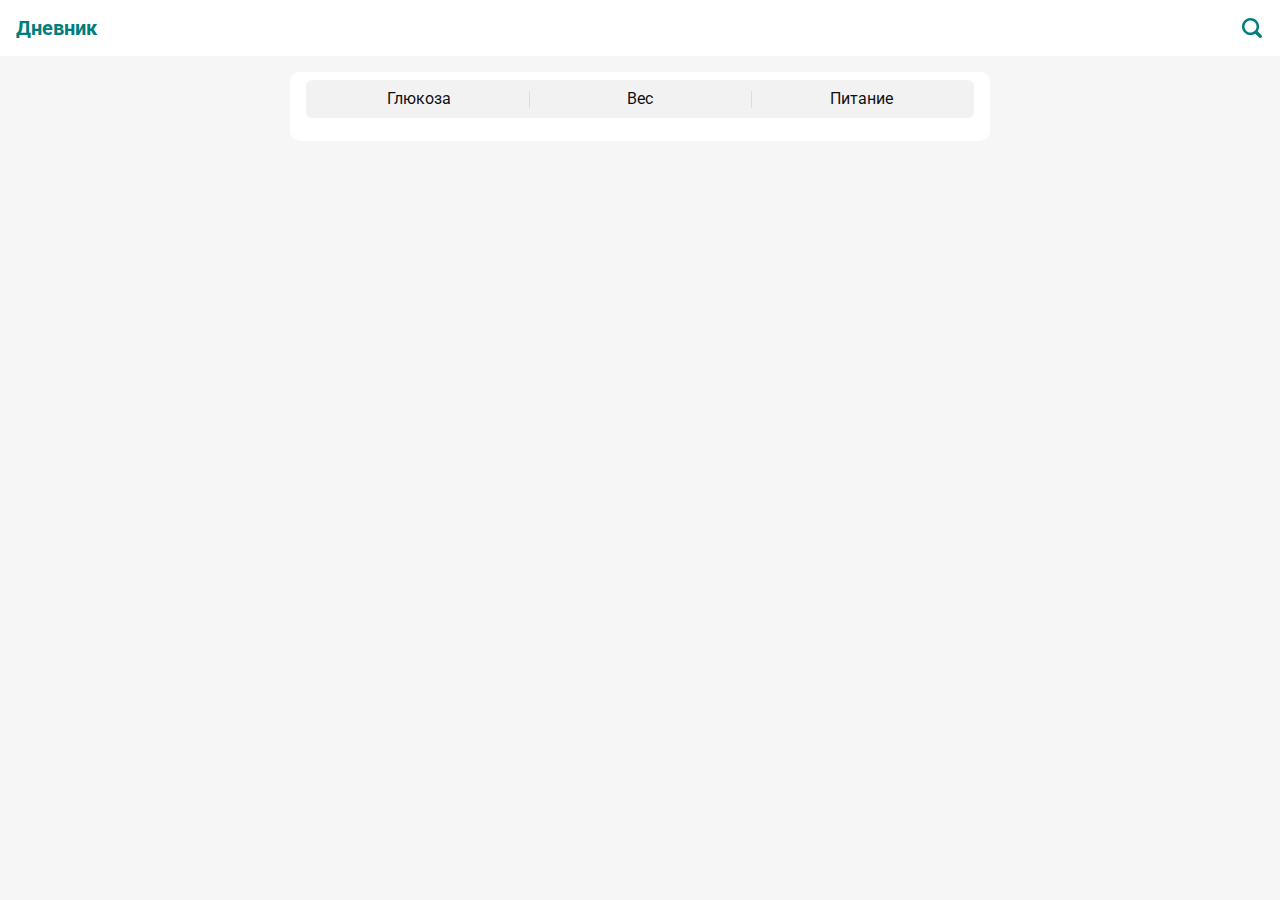
==== index.html @ ee629b97 "finish part 1" ====
<!DOCTYPE html>
<html lang="ru">
<head>
    <meta charset="UTF-8">
    <meta http-equiv="X-UA-Compatible" content="IE=edge">
    <meta name="viewport" content="width=device-width, initial-scale=1.0">
    <title>Schedule</title>
    <!-- fonts start-->
    <link rel="preconnect" href="https://fonts.googleapis.com">
    <link rel="preconnect" href="https://fonts.gstatic.com" crossorigin>
    <link href="https://fonts.googleapis.com/css2?family=Roboto:wght@400;500;700&display=swap" rel="stylesheet">
    <!-- fonts end-->
    <link rel="stylesheet" href="css/normalize.css">
    <link rel="stylesheet" href="/css/drop-default-styles.css">
    <link rel="stylesheet" href="/css/style.css">
    <!-- favicons -->
    <link rel="apple-touch-icon" sizes="180x180" href="/apple-touch-icon.png">
    <link rel="icon" type="image/png" sizes="32x32" href="/favicon-32x32.png">
    <link rel="icon" type="image/png" sizes="16x16" href="/favicon-16x16.png">
    <link rel="manifest" href="/site.webmanifest">
    <link rel="mask-icon" href="/safari-pinned-tab.svg" color="#5bbad5">
    <meta name="msapplication-TileColor" content="#da532c">
    <meta name="theme-color" content="#ffffff">
    
</head>
<body>
    <header class="header">
        <h1 class="header__title">Дневник</h1>
        <!-- <input type="text" class="header__input">-->
        <button type="button" class="header__search-btn header__search-btn--open">
            <svg viewBox="0 0 24 24" width="24"  height="24" xmlns="http://www.w3.org/2000/svg" ><path fill="#007E7E" d="M21.5123 19.164L17.6439 15.2934C18.8217 13.5292 19.3017 11.3898 18.9903 9.29116C18.6789 7.19255 17.5985 5.28485 15.9592 3.93914C14.3199 2.59343 12.2389 1.90593 10.121 2.01037C8.00312 2.1148 5.99979 3.00371 4.50067 4.50418C3.00155 6.00464 2.11384 8.00939 2.01021 10.1285C1.90658 12.2475 2.59445 14.3294 3.94 15.9692C5.28555 17.6089 7.19258 18.6892 9.29015 19C11.3877 19.3108 13.5258 18.8299 15.2886 17.6507L19.1571 21.5205C19.4721 21.8279 19.8947 22 20.3347 22C20.7747 22 21.1973 21.8279 21.5123 21.5205C21.8246 21.208 22 20.7842 22 20.3422C22 19.9003 21.8246 19.4765 21.5123 19.164V19.164ZM10.549 4.50993C11.7432 4.50993 12.9106 4.86424 13.9035 5.52806C14.8965 6.19189 15.6704 7.13541 16.1274 8.23931C16.5844 9.34321 16.704 10.5579 16.471 11.7298C16.238 12.9017 15.6629 13.9781 14.8185 14.823C13.9741 15.6679 12.8982 16.2433 11.727 16.4764C10.5557 16.7095 9.3417 16.5899 8.2384 16.1326C7.13511 15.6754 6.1921 14.901 5.52864 13.9076C4.86518 12.9141 4.51106 11.7461 4.51106 10.5512C4.51283 8.9495 5.14953 7.4139 6.28149 6.28132C7.41345 5.14875 8.9482 4.51169 10.549 4.50993V4.50993Z"></path></svg>
        </button>
        <form action="" class="header__search-form">
            <input type="search" class="header__search-input" placeholder="Search">
            <button type="reset" class="header__search-btn header__search-btn--close">
                <svg viewBox="0 0 24 24" width="24" height="24" fill="#007E7E" xmlns="http://www.w3.org/2000/svg"><path fillrule="evenodd" cliprule="evenodd" d="M5.98949 4.57537C5.79423 4.38011 5.47765 4.38011 5.28239 4.57537L4.57528 5.28248C4.38002 5.47774 4.38002 5.79432 4.57528 5.98958L10.5857 12L4.57539 18.0104C4.38012 18.2057 4.38012 18.5222 4.57539 18.7175L5.28249 19.4246C5.47775 19.6199 5.79434 19.6199 5.9896 19.4246L12 13.4143L18.0103 19.4246C18.2056 19.6199 18.5222 19.6199 18.7174 19.4246L19.4245 18.7175C19.6198 18.5222 19.6198 18.2057 19.4245 18.0104L13.4142 12L19.4246 5.98958C19.6199 5.79432 19.6199 5.47774 19.4246 5.28248L18.7175 4.57537C18.5223 4.38011 18.2057 4.38011 18.0104 4.57537L12 10.5858L5.98949 4.57537Z"></path></svg>
            </button>
        </form>
        <div class="header__search-results">
            <div class="container">
            <ul class="list header__search-list">
                <li class="header__search-item list__item">
                    <time class="header__search-name list__name">8/9/2022, 9:38 PM</time>
                    <button type="button" class="header__search-button list__content">5.5 ммоль/л</button>
                </li>
                <li class="header__search-item list__item">
                    <time class="header__search-name list__name">8/9/2022, 9:38 PM</time>
                    <button type="button" class="header__search-button list__content">5.5 ммоль/л</button>
                </li>
            </ul>
            </div>
        </div> 
    </header>
    <main class="main">        
        <div class="container">
          <section class="data">            
            <div class="data__buttons-wrapper">
                <ul class="data__button-list">
                    <li class="data__button-item"><button type="button" class="data__button data__button--glucose">Глюкоза</button></li>
                    <li class="data__button-item"><button type="button" class="data__button data__button--weight">Вес</button></li>
                    <li class="data__button-item"><button type="button" class="data__button data__button--dish">Питание</button></li>
                </ul>                
            </div>
            <div class="data__sections-wrapper">
                <section class="content-section content-section--glucose">
                    <ul class="content-section__list list">
                        <li class="content-section__item list__item">
                            <time class="content-section__name list__name">8/9/2022, 9:38 PM</time>
                            <button type="button" class="content-section__button list__content">5.5 ммоль/л</button>
                        </li>
                        <li class="content-section__item list__item">
                            <time class="content-section__name list__name">8/9/2022, 9:38 PM</time>
                            <button type="button" class="content-section__button list__content">5.5 ммоль/л</button>
                        </li>
                        <li class="content-section__item list__item">
                            <time class="content-section__name list__name">8/9/2022, 9:38 PM</time>
                            <button type="button" class="content-section__button list__content">5.5 ммоль/л</button>
                        </li>
                        <li class="content-section__item list__item">
                            <time class="content-section__name list__name">8/9/2022, 9:38 PM</time>
                            <button type="button" class="content-section__button list__content">5.5 ммоль/л</button>
                        </li>                        
                    </ul>
                    <div class="conatent-section__button-add-wrapper">
                        <button type="button" class="content-section__button-add">Добавить</button>
                    </div>
                    <button type="button" class="content-section__input-data-button content-section__input-data-button--glucose">
                        <svg id="Bold" xmlns="http://www.w3.org/2000/svg" width="22" height="22" viewBox="0 0 24 24"><path d="M12.842.447a1.036,1.036,0,0,0-1.684,0C11.086.558,4,11.735,4,15.986a8,8,0,0,0,16,0C20,11.736,12.914.558,12.842.447ZM12,21.236a5.256,5.256,0,0,1-5.25-5.25.75.75,0,0,1,1.5,0A3.755,3.755,0,0,0,12,19.736a.75.75,0,1,1,0,1.5Z"></path></svg>
                    </button>
                </section>
                <section class="content-section content-section--weight">
                    <ul class="content-section__list list">
                        <li class="content-section__item list__item">
                            <time class="content-section__name list__name">8/9/2022, 9:59 PM</time>
                            <button type="button" class="content-section__button list__content">50 кг.</button>
                        </li>
                        <li class="content-section__item list__item">
                            <time class="content-section__name list__name">8/9/2022, 10:02 PM</time>
                            <button type="button" class="content-section__button list__content">65 кг.</button>
                        </li>
                        <li class="content-section__item list__item">
                            <time class="content-section__name list__name">8/9/2022, 10:03 PM</time>
                            <button type="button" class="content-section__button list__content">75 кг.</button>
                        </li>                                               
                    </ul>
                    <div class="conatent-section__button-add-wrapper">
                        <button type="button" class="content-section__button-add">Добавить</button>
                    </div> 
                    <button type="button" class="content-section__input-data-button content-section__input-data-button--weight">
                        <svg xmlns="http://www.w3.org/2000/svg" viewBox="0 0 24 24" width="21" height="22"><path fill="#FFFFFF" d="M23.441,5.085a1.493,1.493,0,0,0-.553-1.328A17.2,17.2,0,0,0,12,0,17.2,17.2,0,0,0,1.113,3.757,1.493,1.493,0,0,0,.559,5.085l1.85,17.571A1.5,1.5,0,0,0,3.9,24H20.1a1.5,1.5,0,0,0,1.491-1.343ZM20.5,8.5A.5.5,0,0,1,20,9H13.721a.5.5,0,0,1-.475-.342l-.772-2.316a.52.52,0,0,0-.948,0l-.772,2.316A.5.5,0,0,1,10.28,9H4a.5.5,0,0,1-.5-.5V5.367a.5.5,0,0,1,.226-.419A14.422,14.422,0,0,1,5.8,3.828a.5.5,0,0,1,.674.291L7.211,6.2a.75.75,0,1,0,1.414-.5L7.85,3.511A.393.393,0,0,1,8.12,3a14.681,14.681,0,0,1,2.589-.441.5.5,0,0,1,.541.5V4a.75.75,0,0,0,1.5,0V3.057a.5.5,0,0,1,.542-.5A14.654,14.654,0,0,1,15.88,3a.393.393,0,0,1,.27.511L15.375,5.7a.75.75,0,1,0,1.414.5l.737-2.085a.5.5,0,0,1,.674-.291,14.369,14.369,0,0,1,2.074,1.12.5.5,0,0,1,.226.418Z"></path></svg>
                    </button>
                </section>
                <section class="content-section  content-section--dish">
                    <ul class="content-section__list list">
                        <li class="content-section__item content-section__item--dish list__item">
                            <div class="content-section__item-inner">
                                <img src="https://images.unsplash.com/photo-1582169505937-b9992bd01ed9?ixid=MnwxMDEzNjV8MHwxfHNlYXJjaHw2fHxlZ2dzfGVufDB8fHx8MTY1NDg1OTc1NQ&ixlib=rb-1.2.1&utm_source=Glide&utm_medium=referral&w=200&h=200&dpr=1&fit=crop&auto=format" alt="" class="content-section__item-img">
                                <time class="content-section__name list__name">9/8/2022, 9:38 PM</time>
                            </div>
                            <button type="button" class="content-section__button list__content">340 ккал.</button>
                        </li>
                        <li class="content-section__item content-section__item--dish list__item">
                            <div class="content-section__item-inner">
                                <img src="https://res.cloudinary.com/glide/image/fetch/t_media_lib_thumb/https%3A%2F%2Fstorage.googleapis.com%2Fglide-prod.appspot.com%2Fuploads-v2%2FVAMBz84hc5UroBeECZuX%2Fpub%2F3XzLGy3fbb2xRPSHerIH.jpg" alt="" class="content-section__item-img">
                                <time class="content-section__name list__name">9/8/2022, 9:39 PM</time>
                            </div>
                            <button type="button" class="content-section__button list__content">350 ккал.</button>
                        </li>
                        <li class="content-section__item content-section__item--dish list__item">
                            <div class="content-section__item-inner">
                                <img src="https://res.cloudinary.com/glide/image/fetch/t_media_lib_thumb/https%3A%2F%2Fstorage.googleapis.com%2Fglide-prod.appspot.com%2Fuploads-v2%2FVAMBz84hc5UroBeECZuX%2Fpub%2FS4Pii6I7fR8OjKfaoUM6.jpg" alt="" class="content-section__item-img">
                                <time class="content-section__name list__name">9/8/2022, 9:44 PM</time>
                            </div>
                            <button type="button" class="content-section__button list__content">480 ккал.</button>
                        </li>
                    </ul>
                    <div class="conatent-section__button-add-wrapper">
                        <button type="button" class="content-section__button-add">Добавить</button>
                    </div>                     
                </section>
            </div>
          </section>
        </div>

        <section class="details details--glucose">
            <div class="details__header">
                <button type="button" class="details__back-button">
                    <svg xmlns:xlink="http://www.w3.org/1999/xlink" width="16" height="16" viewBox="0 0 16 16" fill="none" xmlns="http://www.w3.org/2000/svg"><path fill-rule="evenodd" clip-rule="evenodd" d="M16 7H3.8L9.4 1.4L8 0L0 8L8 16L9.4 14.6L3.8 9H16V7Z" fill="#007E7E"></path></svg>
                    <span class="visually-hidden">Назад</span>
                </button>
                <p class="details__header-title">
                    8/9/2022, 9:38 PM
                </p>
            </div>    
            <div class="container">       
            <div class="details__content">
                <h3 class="details__title">
                    Ваши данные
                </h3>
                <ul class="details__list list">
                    <li class="list__item">
                        <div class="list__name">Дата и время</div>
                        <div class="list__content">8/9/2022, 9:38 PM</div>
                    </li>
                    <li class="list__item">
                        <div class="list__name">Уровень глюкозы</div>
                        <div class="list__content">5.5 ммоль/л</div>
                    </li>
                    <li class="list__item">
                        <div class="list__name">Тип измерения</div>
                        <div class="list__content">Натощак перед приемом пищи</div>
                    </li>
                    <li class="list__item">
                        <div class="list__name">Тип инсулина</div>
                        <div class="list__content">Короткого действия</div>
                    </li>
                    <li class="list__item">
                        <div class="list__name">Количество вводимого инсулина</div>
                        <div class="list__content">5 ед.</div>
                    </li>
                </ul>                
            </div>
            <div class="details__commentary">
                <h3 class="details__title">
                    Комментарий
                </h3>
                <p class="details__text">
                    Тестовый комментарий
                </p>
            </div>
            </div>
        </section>

        <section class="details details--weight">
            <div class="details__header">
                <button type="button" class="details__back-button">
                    <svg xmlns:xlink="http://www.w3.org/1999/xlink" width="16" height="16" viewBox="0 0 16 16" fill="none" xmlns="http://www.w3.org/2000/svg"><path fill-rule="evenodd" clip-rule="evenodd" d="M16 7H3.8L9.4 1.4L8 0L0 8L8 16L9.4 14.6L3.8 9H16V7Z" fill="#007E7E"></path></svg>
                    <span class="visually-hidden">Назад</span>
                </button>
                <p class="details__header-title">
                    8/9/2022, 9:38 PM
                </p>
            </div>     
            <div class="container">       
            <div class="details__content">
                <h3 class="details__title">
                    Ваши данные
                </h3>
                <ul class="details__list list">
                    <li class="list__item">
                        <div class="list__name">Дата и время</div>
                        <div class="list__content">8/9/2022, 9:38 PM</div>
                    </li>
                    <li class="list__item">
                        <div class="list__name">Вес</div>
                        <div class="list__content">50 кг.</div>
                    </li>                    
                </ul>                
            </div>
            <div class="details__commentary">
                <h3 class="details__title">
                    Комментарий
                </h3>
                <p class="details__text">
                    Тестовый комментарий
                </p>
            </div>
            </div>
        </section>
        <section class="details details--dish"> 
            <div class="details__header">
                <button type="button" class="details__back-button">
                    <svg xmlns:xlink="http://www.w3.org/1999/xlink" width="16" height="16" viewBox="0 0 16 16" fill="none" xmlns="http://www.w3.org/2000/svg"><path fill-rule="evenodd" clip-rule="evenodd" d="M16 7H3.8L9.4 1.4L8 0L0 8L8 16L9.4 14.6L3.8 9H16V7Z" fill="#007E7E"></path></svg>
                    <span class="visually-hidden">Назад</span>
                </button>
                <p class="details__header-title">
                    8/9/2022, 9:38 PM
                </p>
            </div>   
                <div class="details__img-wrapper">
                    <img src="https://images.unsplash.com/photo-1582169505937-b9992bd01ed9?ixid=MnwxMDEzNjV8MHwxfHNlYXJjaHw2fHxlZ2dzfGVufDB8fHx8MTY1NDg1OTc1NQ&ixlib=rb-1.2.1&utm_source=Glide&utm_medium=referral&w=700&h=231&dpr=1&fit=crop&auto=format" alt="" class="details__img">
                    <h2 class="details__title-for-dish">Овощная запеканка</h2>
                </div>  
            <div class="container">   
                <div class="details__content">                    
                    <ul class="details__list list">
                        <li class="list__item">
                            <div class="list__name">Дата и время</div>
                            <div class="list__content">9/8/2022, 9:38 PM</div>
                        </li>
                        <li class="list__item">
                            <div class="list__name">Тип приема пищи</div>
                            <div class="list__content">Завтрак</div>
                        </li>
                        <li class="list__item">
                            <div class="list__name">Порция</div>
                            <div class="list__content">150 гр.</div>
                        </li> 
                        <li class="list__item">
                            <div class="list__name">Количество ккал.</div>
                            <div class="list__content">Количество ккал.</div>
                        </li>                     
                    </ul>                
                </div>            
            </div>
        </section>
    </main>
    <div class="popup-wrapper popup-wrapper--glucose">
        <section class="popup">  
            <div class="popup__body">
                <form action="" class="popup__form">      
                    <div class="popup__header">
                        <button type="reset" class="popup__button-reset-close"></button>
                        <h2 class="popup__title">Добавить запись (глюкоза)</h2>
                        <button type="submit" class="popup__button-submit-open"></button>
                    </div>            
                    <ul class="popup__list">
                        <li class="popup__item">
                            <label for="popup-datetime" class="popup__label">Дата</label>
                            <span class="popup__required">Required</span>
                            <input id="popup-datetime" class="popup__input" type="datetime-local" required>
                        </li>
                        <li class="popup__item">
                            <label for="popup-glucose-measure-type" class="popup__label">Тип измерения</label>
                                <span class="popup__required">Required</span>
                                <button type="button" id="popup-glucose-measure-type" class="popup__input popup__input--button" required>
                                    <span class="popup__radio-button-label"></span>
                                </button>
                                <div class="popup__radio-input-wrapper popup__radio-input-wrapper--measure-type">
                                    <div class="popup__radio-header">
                                        <h3 class="popup__radio-title">Тип измерения</h3>
                                        <button type="button" class="popup__radio-button popup__radio-button--measure">
                                            <span class="visually-hidden">Закрыть</span>
                                        </button>
                                    </div>
                                    <ul class="popup__checkbox-list list">
                                        <li class="popup__checkbox-item list__item">
                                            <input id="popup-radio-before-dish" type="radio" required checked class="popup__radio-input visually-hidden" name="popup-radio-measure-type">
                                            <label for="popup-radio-before-dish" class="popup__radio-label popup__radio-label--glucose">Натощак перед приемом пищи</label>
                                        </li>
                                        <li class="popup__checkbox-item list__item">
                                            <input id="popup-radio-two-hours-after-breakfast" required type="radio" class="popup__radio-input visually-hidden" name="popup-radio-measure-type">
                                            <label for="popup-radio-two-hours-after-breakfast" class="popup__radio-label popup__radio-label--glucose">Через 2 часа после завтрака</label>
                                        </li>
                                        <li class="popup__checkbox-item list__item">
                                            <input id="popup-radio-two-hours-after-lunch" required type="radio" class="popup__radio-input visually-hidden" name="popup-radio-measure-type">
                                            <label for="popup-radio-two-hours-after-lunch" class="popup__radio-label popup__radio-label--glucose">Через 2 часа после обеда</label>
                                        </li>
                                        <li class="popup__checkbox-item list__item">
                                            <input id="popup-radio-two-hours-after-dinner" required type="radio" class="popup__radio-input visually-hidden" name="popup-radio-measure-type">
                                            <label for="popup-radio-two-hours-after-dinner" class="popup__radio-label popup__radio-label--glucose">Через 2 часа после ужина</label>
                                        </li>
                                        <li class="popup__checkbox-item list__item">
                                            <input id="popup-radio-before-sleep" required type="radio" class="popup__radio-input visually-hidden" name="popup-radio-measure-type">
                                            <label for="popup-radio-before-sleep" class="popup__radio-label popup__radio-label--glucose">Натощак перед сном</label>
                                        </li>
                                    </ul>
                                </div>
                        </li>
                        <li class="popup__item popup__item-with-description">
                            <label for="popup-glucose-level" class="popup__label">Уровень глюкозы</label>
                            <span class="popup__required">Required</span>
                            <span class="popup__labels-description">ммоль/ л</span>
                            <input id="popup-glucose-level" class="popup__input" type="number" step="0.1" required>
                        </li>
                        <li class="popup__item">
                                <label for="popup-insuline-type-button" class="popup__label">Тип вводимого инсулина</label>                                
                                <button type="button" id="popup-insuline-type-button" class="popup__input popup__input--button" required>
                                <span class="popup__radio-button-label"></span>
                                </button>
                                <div class="popup__radio-input-wrapper popup__radio-input-wrapper--insuline-type">
                                    <div class="popup__radio-header">
                                        <h3 class="popup__radio-title">Тип вводимого инсулина</h3>
                                        <button type="button" class="popup__radio-button popup__radio-button--insuline">
                                            <span class="visually-hidden">Закрыть</span>
                                        </button>
                                    </div>
                                    <ul class="popup__checkbox-list list">
                                        <li class="popup__checkbox-item list__item">
                                            <input id="popup-radio-insuline-empty" type="radio" required class="popup__radio-input visually-hidden" name="popup-radio-insuline-type">
                                            <label for="popup-radio-insuline-empty" class="popup__radio-label popup__radio-label--weight">-</label>
                                        </li>
                                        <li class="popup__checkbox-item list__item">
                                            <input id="popup-radio-insuline-ultra-short" required type="radio" class="popup__radio-input visually-hidden" name="popup-radio-insuline-type">
                                            <label for="popup-radio-insuline-ultra-short" class="popup__radio-label popup__radio-label--weight">Ультракороткого действия</label>
                                        </li>
                                        <li class="popup__checkbox-item list__item">
                                            <input id="popup-radio-insuline-short" required type="radio" class="popup__radio-input visually-hidden" name="popup-radio-insuline-type">
                                            <label for="popup-radio-insuline-short" class="popup__radio-label popup__radio-label--weight">Короткого действия</label>
                                        </li>
                                        <li class="popup__checkbox-item list__item">
                                            <input id="popup-radio-insuline-middle" required type="radio" class="popup__radio-input visually-hidden" name="popup-radio-insuline-type">
                                            <label for="popup-radio-insuline-middle" class="popup__radio-label popup__radio-label--weight">Среднего действия</label>
                                        </li>
                                        <li class="popup__checkbox-item list__item">
                                            <input id="popup-radio-insuline-long" required type="radio" class="popup__radio-input visually-hidden" name="popup-radio-insuline-type">
                                            <label for="popup-radio-insuline-long" class="popup__radio-label popup__radio-label--weight">Длительного действия</label>
                                        </li>
                                    </ul>
                                </div>
                        </li>
                        <li class="popup__item">
                            <label for="popup-insulin-number" class="popup__label">Количество вводимого инсулина</label>
                            
                            <input id="popup-insulin-number" class="popup__input" type="number">
                        </li>
                        <li class="popup__item">
                            <label for="popup-commentary" class="popup__label">Комментарий</label>
                            
                            <textarea id="popup-commentary" class="popup__input popup__commentary" name="" id="" cols="30" rows="10"></textarea>
                        </li>
                    </ul>
                </form>
            </div>
        </section>
    </div>

    <div class="popup-wrapper popup-wrapper--weight">

    <section class="popup">  
            <div class="popup__body">
                <form action="" class="popup__form">      
                    <div class="popup__header">
                        <button type="reset" class="popup__button-reset-close"></button>
                        <h2 class="popup__title">Добавить запись (вес)</h2>
                        <button type="submit" class="popup__button-submit-open"></button>
                    </div>            
                    <ul class="popup__list">
                        <li class="popup__item">
                            <label for="popup-datetime--weight" class="popup__label">Дата</label>
                            <span class="popup__required">Required</span>
                            <input id="popup-datetime--weight" class="popup__input" type="datetime-local" required>
                        </li>
                        <li class="popup__item popup__item-with-description">
                            <label for="popup-datetime--weight" class="popup__label">Вес</label>
                            <span class="popup__required">Required</span>
                            <span class="popup__labels-description">кг.</span>
                            <input id="popup-datetime--weight" class="popup__input" type="number" required>
                        </li>                         
                        <li class="popup__item">
                            <label for="popup-commentary--weight" class="popup__label">Комментарий</label>                            
                            <textarea id="popup-commentary--weight" class="popup__input popup__commentary" name="" id="" cols="30" rows="10"></textarea>
                        </li>
                    </ul>
                </form>
            </div>
        </section>
    </div>
    <script src="js/script.js"></script>
</body>
</html>
---- css/drop-default-styles.css ----
/* DDS(Drop Default Styles) - here I`m dropping default styles */


/*==========START========== */


/* Set box sizing */

*,
*::before,
*::after {
    box-sizing: border-box;
}


/* Work with list */

ul,
ol {
    padding: 0;
    margin: 0;
    list-style: none;
}

li {
    margin: 0;
    padding: 0;
}


/* Delete default margins */

body,
h1,
h2,
h3,
h4,
p,
figure,
figcaption,
blockquote,
dl,
dd {
    margin: 0;
}


/* Set up configuration of body */

body {
    min-height: 100vh;
    scroll-behavior: smooth;
    text-rendering: optimizeSpeed;
}


/* Drop default styles of links */

a {
    font: inherit;
    color: inherit;
    text-decoration: none;
}


/* Simplify work with images */

img {
    max-width: 100%;
    display: block;
}


/* ==================END================== */

.visually-hidden{
    position: absolute;
    width: 1px;
    height: 1px;
    margin: -1px;
    border: 0;
    padding: 0;
    white-space: nowrap;
    clip-path: inset(100%);
    clip: rect(0 0 0 0);
    overflow: hidden;
}
---- css/style.css ----
body {
  position: relative;
  font-family: 'Roboto', sans-serif;
  font-weight: 400;
  font-size: 16px;
  height: 100%;
}

.main {
  padding-top: 56px;
  background-color: #f6f6f6;
  min-height: 100vh;
}

@media (min-width: 600px) {
  .main {
    padding-top: 72px;
  }
}

.main input:focus, .main textarea:focus {
  outline-color: #007e7e;
}

.container {
  padding: 0 16px;
  margin: 0 auto 16px;
  width: 100%;
  max-width: 700px;
  background-color: #fff;
  -webkit-border-radius: 10px;
          border-radius: 10px;
}

@media (max-width: 599px) {
  .main .container {
    margin-bottom: 0;
  }
}

.header {
  display: -webkit-box;
  display: -webkit-flex;
  display: -ms-flexbox;
  display: flex;
  -webkit-box-pack: justify;
  -webkit-justify-content: space-between;
      -ms-flex-pack: justify;
          justify-content: space-between;
  padding: 16px;
  position: absolute;
  top: 0;
  left: 0;
  right: 0;
  width: 100%;
  text-combine-upright: 0;
  background-color: #fff;
  height: 56px;
}

.header__title {
  font-weight: 700;
  font-size: 20px;
  line-height: 24px;
  color: #007e7e;
}

.header__search-btn {
  padding: 0;
  border: none;
  background-color: transparent;
  cursor: pointer;
}

.header__search-btn path {
  fill: #007e7e;
}

.header__search-form {
  padding: 10px 16px;
  position: absolute;
  top: 0;
  left: 0;
  height: 100%;
  width: 100%;
  display: -ms-grid;
  display: grid;
  -webkit-column-gap: 16px;
     -moz-column-gap: 16px;
          column-gap: 16px;
  -ms-grid-columns: 1fr max-content;
      grid-template-columns: 1fr -webkit-max-content;
      grid-template-columns: 1fr max-content;
  background-color: #fff;
  -webkit-transform: translateY(-100px);
      -ms-transform: translateY(-100px);
          transform: translateY(-100px);
  -webkit-transition: -webkit-transform 0.3s ease;
  transition: -webkit-transform 0.3s ease;
  -o-transition: transform 0.3s ease;
  transition: transform 0.3s ease;
  transition: transform 0.3s ease, -webkit-transform 0.3s ease;
}

.header__search-form--current {
  -webkit-transform: translateY(0);
      -ms-transform: translateY(0);
          transform: translateY(0);
}

.header__search-form::before {
  content: "";
  position: absolute;
  width: 20px;
  height: 20px;
  top: 50%;
  -webkit-transform: translateY(-50%);
      -ms-transform: translateY(-50%);
          transform: translateY(-50%);
  left: 28px;
  background-image: url("data:image/svg+xml,%3Csvg xmlns:xlink='http://www.w3.org/1999/xlink' width='20' height='20' viewBox='0 0 20 20' fill='none' xmlns='http://www.w3.org/2000/svg'%3E%3Cpath d='M8.29248 14.8877C9.67871 14.8877 10.957 14.4395 12.0029 13.6924L15.9375 17.627C16.1201 17.8096 16.3608 17.9009 16.6182 17.9009C17.1577 17.9009 17.5396 17.4858 17.5396 16.9546C17.5396 16.7056 17.4565 16.4648 17.2739 16.2905L13.3643 12.3726C14.186 11.2935 14.6758 9.95703 14.6758 8.50439C14.6758 4.99316 11.8037 2.12109 8.29248 2.12109C4.78955 2.12109 1.90918 4.98486 1.90918 8.50439C1.90918 12.0156 4.78125 14.8877 8.29248 14.8877ZM8.29248 13.5098C5.55322 13.5098 3.28711 11.2437 3.28711 8.50439C3.28711 5.76514 5.55322 3.49902 8.29248 3.49902C11.0317 3.49902 13.2979 5.76514 13.2979 8.50439C13.2979 11.2437 11.0317 13.5098 8.29248 13.5098Z' fill='%23111111'%3E%3C/path%3E%3C/svg%3E");
}

.header__search-input {
  position: relative;
  color: #111111;
  height: 36px;
  padding: 12px 12px 12px 40px;
  -webkit-border-radius: 10px;
          border-radius: 10px;
  background-color: rgba(0, 0, 0, 0.05);
  border: none;
}

.header__search-results {
  position: absolute;
  top: 55px;
  left: 0;
  width: 100%;
  background-color: #fff;
  z-index: 200;
  display: none;
  min-height: -webkit-calc(100vh - 55px);
  min-height: calc(100vh - 55px);
}

.header__search-results--current {
  display: block;
}

.header__search-item {
  background-color: #fff;
}

.header__search-name {
  font-weight: 500;
  font-size: 16px;
  line-height: 19px;
  color: #111111;
}

.header__search-button {
  padding: 0;
  display: -webkit-box;
  display: -webkit-flex;
  display: -ms-flexbox;
  display: flex;
  -webkit-box-align: center;
  -webkit-align-items: center;
      -ms-flex-align: center;
          align-items: center;
  -webkit-box-pack: end;
  -webkit-justify-content: end;
      -ms-flex-pack: end;
          justify-content: end;
  background-color: transparent;
  border: none;
  font-family: inherit;
}

.header__search-button::after {
  margin-left: 5px;
  width: 12px;
  height: 12px;
  content: "";
  background-image: url("data:image/svg+xml,%3Csvg xmlns='http://www.w3.org/2000/svg' xmlns:xlink='http://www.w3.org/1999/xlink' width='12' height='12' %3E%3Cdefs%3E%3Csvg id='Bold' xmlns='http://www.w3.org/2000/svg' viewBox='0 0 24 24'%3E%3Cpath d='M19.5,12a2.3,2.3,0,0,1-.78,1.729L7.568,23.54a1.847,1.847,0,0,1-2.439-2.773l9.752-8.579a.25.25,0,0,0,0-.376L5.129,3.233A1.847,1.847,0,0,1,7.568.46l11.148,9.808A2.31,2.31,0,0,1,19.5,12Z'%3E%3C/path%3E%3C/svg%3E%3C/defs%3E%3Cuse xlink:href='%23Bold' fill='%23999999'%3E%3C/use%3E%3C/svg%3E");
  background-repeat: no-repeat;
  background-position: 0 0;
}

.data {
  display: -ms-grid;
  display: grid;
  -ms-grid-rows: max-content 1fr;
      grid-template-rows: -webkit-max-content 1fr;
      grid-template-rows: max-content 1fr;
}

.data__buttons-wrapper {
  padding: 8px 0;
}

.data__button-list {
  padding: 2px;
  display: -ms-grid;
  display: grid;
  -ms-grid-columns: (1fr)[3];
      grid-template-columns: repeat(3, 1fr);
  height: 38px;
  -webkit-border-radius: 6px;
          border-radius: 6px;
  background: rgba(0, 0, 0, 0.05);
}

.data__button-item {
  position: relative;
}

.data__button-item::after {
  content: "";
  position: absolute;
  width: 1px;
  height: 50%;
  top: 25%;
  right: -1px;
  background-color: #999999;
  opacity: 0.24;
}

.data__button-item:last-child::after {
  content: none;
}

.data__button-item--current::after {
  content: none;
}

.data__button {
  padding: 0;
  position: relative;
  width: 100%;
  height: 100%;
  display: block;
  border: none;
  background-color: transparent;
  font-family: inherit;
  color: #111111;
  cursor: pointer;
  -webkit-border-radius: 4px;
          border-radius: 4px;
  font-weight: 400;
}

.data__button-item--current .data__button {
  color: #007e7e;
  background-color: white;
  font-weight: 600;
  -webkit-box-shadow: rgba(0, 0, 0, 0.1) 0px 4px 13px;
          box-shadow: rgba(0, 0, 0, 0.1) 0px 4px 13px;
}

.data__sections-wrapper {
  padding-bottom: 15px;
}

.content-section {
  display: none;
  padding-top: 10px;
  min-height: -webkit-calc(100vh - 156px);
  min-height: calc(100vh - 156px);
  -ms-grid-rows: max-content 1fr max-content;
      grid-template-rows: -webkit-max-content 1fr -webkit-max-content;
      grid-template-rows: max-content 1fr max-content;
  -webkit-transform: translateX(-100vw);
      -ms-transform: translateX(-100vw);
          transform: translateX(-100vw);
  -webkit-transition: -webkit-transform 0.3s ease;
  transition: -webkit-transform 0.3s ease;
  -o-transition: transform 0.3s ease;
  transition: transform 0.3s ease;
  transition: transform 0.3s ease, -webkit-transform 0.3s ease;
}

@media (max-width: 599px) {
  .content-section {
    min-height: -webkit-calc(100vh - 130px);
    min-height: calc(100vh - 130px);
  }
}

.content-section--current {
  -webkit-transform: translateX(0);
      -ms-transform: translateX(0);
          transform: translateX(0);
  display: -ms-grid;
  display: grid;
}

.content-section__item-inner {
  display: -webkit-box;
  display: -webkit-flex;
  display: -ms-flexbox;
  display: flex;
  -webkit-box-align: center;
  -webkit-align-items: center;
      -ms-flex-align: center;
          align-items: center;
}

.content-section__item-inner img {
  margin-right: 10px;
  width: 32px;
  height: 32px;
  -webkit-border-radius: 50%;
          border-radius: 50%;
  -o-object-fit: cover;
     object-fit: cover;
}

.content-section__name {
  font-weight: 500;
  font-size: 16px;
  line-height: 19px;
  color: #111111;
}

.content-section__button-add-wrapper {
  display: -webkit-box;
  display: -webkit-flex;
  display: -ms-flexbox;
  display: flex;
  -webkit-box-pack: center;
  -webkit-justify-content: center;
      -ms-flex-pack: center;
          justify-content: center;
}

.content-section__button-add {
  -webkit-box-flex: 1;
  -webkit-flex-grow: 1;
      -ms-flex-positive: 1;
          flex-grow: 1;
  width: 100%;
  background-color: #007e7e;
  border: none;
  color: white;
  -webkit-box-shadow: rgba(0, 0, 0, 0.24) 0px 0px 2px, rgba(0, 0, 0, 0.12) 0px 0px 2px;
          box-shadow: rgba(0, 0, 0, 0.24) 0px 0px 2px, rgba(0, 0, 0, 0.12) 0px 0px 2px;
  padding: 10px 12px;
  margin: 20px 0;
  -webkit-border-radius: 6px;
          border-radius: 6px;
  min-height: 41px;
  font-weight: 600;
  font-size: 0.875rem;
  line-height: 1.0625rem;
  font-family: inherit;
  text-transform: uppercase;
}

.content-section__button {
  padding: 0;
  display: -webkit-box;
  display: -webkit-flex;
  display: -ms-flexbox;
  display: flex;
  -webkit-box-align: center;
  -webkit-align-items: center;
      -ms-flex-align: center;
          align-items: center;
  -webkit-box-pack: end;
  -webkit-justify-content: end;
      -ms-flex-pack: end;
          justify-content: end;
  background-color: transparent;
  border: none;
  font-family: inherit;
}

.content-section__button::after {
  margin-left: 5px;
  width: 12px;
  height: 12px;
  content: "";
  background-image: url("data:image/svg+xml,%3Csvg xmlns='http://www.w3.org/2000/svg' xmlns:xlink='http://www.w3.org/1999/xlink' width='12' height='12' %3E%3Cdefs%3E%3Csvg id='Bold' xmlns='http://www.w3.org/2000/svg' viewBox='0 0 24 24'%3E%3Cpath d='M19.5,12a2.3,2.3,0,0,1-.78,1.729L7.568,23.54a1.847,1.847,0,0,1-2.439-2.773l9.752-8.579a.25.25,0,0,0,0-.376L5.129,3.233A1.847,1.847,0,0,1,7.568.46l11.148,9.808A2.31,2.31,0,0,1,19.5,12Z'%3E%3C/path%3E%3C/svg%3E%3C/defs%3E%3Cuse xlink:href='%23Bold' fill='%23999999'%3E%3C/use%3E%3C/svg%3E");
  background-repeat: no-repeat;
  background-position: 0 0;
}

.content-section__input-data-button {
  margin-top: 15px;
  width: 56px;
  height: 56px;
  border: none;
  -webkit-border-radius: 50%;
          border-radius: 50%;
  background-color: #007e7e;
  -ms-grid-column-align: end;
      justify-self: end;
  -webkit-align-self: end;
      -ms-flex-item-align: end;
              -ms-grid-row-align: end;
          align-self: end;
  -webkit-filter: drop-shadow(rgba(0, 0, 0, 0.24) 0px 4px 4px) drop-shadow(rgba(0, 0, 0, 0.12) 0px 0px 4px);
          filter: drop-shadow(rgba(0, 0, 0, 0.24) 0px 4px 4px) drop-shadow(rgba(0, 0, 0, 0.12) 0px 0px 4px);
}

.content-section__input-data-button svg {
  fill: #fff;
}

.list__item {
  padding: 12px 0;
  display: -webkit-box;
  display: -webkit-flex;
  display: -ms-flexbox;
  display: flex;
  -webkit-box-pack: justify;
  -webkit-justify-content: space-between;
      -ms-flex-pack: justify;
          justify-content: space-between;
  -webkit-column-gap: 15px;
     -moz-column-gap: 15px;
          column-gap: 15px;
  border-bottom: 1px solid rgba(0, 0, 0, 0.12);
}

.list__name {
  font-weight: 500;
  font-size: 16px;
  line-height: 19px;
  color: #111111;
}

.list__content {
  text-align: right;
  font-weight: 400;
  font-size: 16px;
  line-height: 17px;
  color: #555555;
}

.details {
  display: none;
  position: absolute;
  top: 0;
  left: 0;
  width: 100vw;
  height: 100vh;
  background-color: #f6f6f6;
  -webkit-transform: translateX(100vw);
      -ms-transform: translateX(100vw);
          transform: translateX(100vw);
  -webkit-transition: -webkit-transform 0.3s ease;
  transition: -webkit-transform 0.3s ease;
  -o-transition: transform 0.3s ease;
  transition: transform 0.3s ease;
  transition: transform 0.3s ease, -webkit-transform 0.3s ease;
}

.details .container {
  min-height: -webkit-calc(100vh - 80px);
  min-height: calc(100vh - 80px);
}

@media (max-width: 599px) {
  .details .container {
    min-height: -webkit-calc(100vh - 60px);
    min-height: calc(100vh - 60px);
  }
}

.details--current {
  display: block;
  -webkit-transform: translateX(0);
      -ms-transform: translateX(0);
          transform: translateX(0);
}

.details__header {
  padding: 16px;
  width: 100%;
  height: 56px;
  background-color: #fff;
  display: -webkit-box;
  display: -webkit-flex;
  display: -ms-flexbox;
  display: flex;
  -webkit-box-align: center;
  -webkit-align-items: center;
      -ms-flex-align: center;
          align-items: center;
}

.details__back-button {
  margin-right: 15px;
  padding: 0;
  border: none;
  background-color: transparent;
}

.details__header-title {
  font-weight: 700;
  font-size: 20px;
  line-height: 24px;
  color: #007e7e;
}

.details__content {
  padding: 8px 0;
  margin-bottom: 17px;
  background-color: #fff;
}

.details__list li:last-child {
  border-bottom: 0;
}

.details__title {
  margin-bottom: 8px;
  font-weight: 700;
  font-size: 16px;
  line-height: 19px;
}

.details__text {
  padding: 12px;
  -webkit-border-radius: 6px;
          border-radius: 6px;
  margin-top: 15px;
  margin-bottom: 8px;
  border: 1px solid rgba(0, 75, 75, 0.1);
  color: #004b4b;
  background-color: rgba(0, 126, 126, 0.1);
}

.details__img-wrapper {
  width: 100%;
  max-width: 700px;
  margin: 0 auto;
  position: relative;
}

.details__title-for-dish {
  width: 100%;
  padding: 16px;
  position: absolute;
  bottom: 0;
  left: 0;
  font-weight: 700;
  font-size: 20px;
  line-height: 24px;
  color: #fff;
  text-shadow: rgba(0, 0, 0, 0.5) 0 0 4px;
  padding: 16px;
  background-image: -webkit-gradient(linear, left top, left bottom, from(transparent), to(rgba(0, 0, 0, 0.9)));
  background-image: -webkit-linear-gradient(transparent, rgba(0, 0, 0, 0.9));
  background-image: -o-linear-gradient(transparent, rgba(0, 0, 0, 0.9));
  background-image: linear-gradient(transparent, rgba(0, 0, 0, 0.9));
}

.popup-wrapper {
  display: none;
  position: absolute;
  top: 0;
  left: 0;
  width: 100vw;
  height: 100%;
  background-color: rgba(0, 0, 0, 0.2);
}

.popup-wrapper--current {
  display: block;
}

.popup {
  padding: 16px;
  position: absolute;
  top: 50%;
  left: 50%;
  -webkit-transform: translate(-50%, -50%);
      -ms-transform: translate(-50%, -50%);
          transform: translate(-50%, -50%);
  background-color: #f6f6f6;
  width: 50%;
  min-width: 500px;
  max-width: 700px;
  height: 80%;
  max-height: 800px;
  -webkit-box-shadow: rgba(0, 0, 0, 0.25) 0px 8px 32px;
          box-shadow: rgba(0, 0, 0, 0.25) 0px 8px 32px;
  -webkit-border-radius: 12px;
          border-radius: 12px;
  -webkit-transition: opacity 200ms ease 0s, -webkit-transform 200ms ease-out 0s;
  transition: opacity 200ms ease 0s, -webkit-transform 200ms ease-out 0s;
  -o-transition: transform 200ms ease-out 0s, opacity 200ms ease 0s;
  transition: transform 200ms ease-out 0s, opacity 200ms ease 0s;
  transition: transform 200ms ease-out 0s, opacity 200ms ease 0s, -webkit-transform 200ms ease-out 0s;
}

@media (max-width: 599px) {
  .popup {
    height: 100vh;
    max-height: unset;
    min-width: unset;
    width: 100%;
    top: 0;
    left: 0;
    -webkit-transform: translate(0, 0);
        -ms-transform: translate(0, 0);
            transform: translate(0, 0);
    -webkit-border-radius: 0;
            border-radius: 0;
  }
}

.popup__header {
  display: -ms-grid;
  display: grid;
  -ms-grid-columns: auto 1fr auto;
      grid-template-columns: auto 1fr auto;
  -webkit-column-gap: 10px;
     -moz-column-gap: 10px;
          column-gap: 10px;
}

.popup__button-reset-close {
  width: 24px;
  height: 24px;
  border: none;
  background-color: transparent;
  background-image: url("data:image/svg+xml,%3Csvg xmlns='http://www.w3.org/2000/svg' xmlns:xlink='http://www.w3.org/1999/xlink' width='24' height='24' %3E%3Cdefs%3E%3Csvg viewBox='0 0 24 24' xmlns='http://www.w3.org/2000/svg' id='Bold'%3E%3Cpath fillrule='evenodd' cliprule='evenodd' d='M5.98949 4.57537C5.79423 4.38011 5.47765 4.38011 5.28239 4.57537L4.57528 5.28248C4.38002 5.47774 4.38002 5.79432 4.57528 5.98958L10.5857 12L4.57539 18.0104C4.38012 18.2057 4.38012 18.5222 4.57539 18.7175L5.28249 19.4246C5.47775 19.6199 5.79434 19.6199 5.9896 19.4246L12 13.4143L18.0103 19.4246C18.2056 19.6199 18.5222 19.6199 18.7174 19.4246L19.4245 18.7175C19.6198 18.5222 19.6198 18.2057 19.4245 18.0104L13.4142 12L19.4246 5.98958C19.6199 5.79432 19.6199 5.47774 19.4246 5.28248L18.7175 4.57537C18.5223 4.38011 18.2057 4.38011 18.0104 4.57537L12 10.5858L5.98949 4.57537Z'%3E%3C/path%3E%3C/svg%3E%3C/defs%3E%3Cuse xlink:href='%23Bold' fill='%23007E7E'%3E%3C/use%3E%3C/svg%3E");
}

.popup__title {
  font-weight: 700;
  font-size: 20px;
  line-height: 24px;
  color: #007e7e;
  margin-bottom: 16px;
}

.popup__button-submit-open {
  width: 24px;
  height: 24px;
  border: none;
  background-color: transparent;
  background-image: url("data:image/svg+xml,%3Csvg xmlns='http://www.w3.org/2000/svg' width='20'%0Aheight='20' viewBox='0 0 24 24' fill='%23007E7E'%3E%3Cpath d='M23.374.287a1.5,1.5,0,0,0-2.093.345L7.246,20.2,2.561,15.511A1.5,1.5,0,1,0,.439,17.632l5.935,5.934a1.525,1.525,0,0,0,2.279-.186l15.066-21A1.5,1.5,0,0,0,23.374.287Z'%3E%3C/path%3E%3C/svg%3E");
  background-repeat: no-repeat;
}

.popup__form {
  display: -ms-grid;
  display: grid;
  -ms-grid-columns: 1fr;
      grid-template-columns: 1fr;
}

.popup__item {
  padding: 8px 0;
  display: -ms-grid;
  display: grid;
  -ms-grid-columns: 1fr max-content;
      grid-template-columns: 1fr -webkit-max-content;
      grid-template-columns: 1fr max-content;
  row-gap: 8px;
}

.popup__item-with-description {
  position: relative;
}

.popup__labels-description {
  text-align: right;
  -webkit-box-pack: end;
  -webkit-justify-content: flex-end;
      -ms-flex-pack: end;
          justify-content: flex-end;
  position: absolute;
  right: 10px;
  bottom: 11px;
  width: 100%;
  max-width: 65px;
  height: 37px;
  display: -webkit-box;
  display: -webkit-flex;
  display: -ms-flexbox;
  display: flex;
  -webkit-box-align: center;
  -webkit-align-items: center;
      -ms-flex-align: center;
          align-items: center;
  color: #999999;
}

.popup__label {
  font-weight: 500;
  font-size: 0.875rem;
  line-height: 1.0625rem;
  color: #555555;
}

.popup__required {
  font-weight: 500;
  font-size: 0.625rem;
  line-height: 0.875rem;
  color: #999999;
}

.popup input {
  font-family: inherit;
  color: inherit;
  font-weight: inherit;
  font-style: inherit;
}

.popup__input {
  -ms-grid-row: 2;
  -ms-grid-row-span: 1;
  grid-row: 2/3;
  grid-column: 1/-1;
  padding: 12px;
  width: 100%;
  height: 44px;
  background-color: rgba(0, 0, 0, 0.05);
  -webkit-border-radius: 6px;
          border-radius: 6px;
  color: #111111;
  font-weight: 400;
  font-size: 1rem;
  line-height: 1.1875rem;
  font-family: inherit;
  border: none;
  -webkit-transition: background-color 150ms ease-in-out 0s, -webkit-box-shadow 150ms ease-in-out 0s;
  transition: background-color 150ms ease-in-out 0s, -webkit-box-shadow 150ms ease-in-out 0s;
  -o-transition: background-color 150ms ease-in-out 0s, box-shadow 150ms ease-in-out 0s;
  transition: background-color 150ms ease-in-out 0s, box-shadow 150ms ease-in-out 0s;
  transition: background-color 150ms ease-in-out 0s, box-shadow 150ms ease-in-out 0s, -webkit-box-shadow 150ms ease-in-out 0s;
}

.popup__input--button {
  position: relative;
  text-align: left;
}

.popup__input--button::after {
  position: absolute;
  content: "";
  width: 24px;
  height: 24px;
  top: 50%;
  right: 12px;
  -webkit-transform: translateY(-50%);
      -ms-transform: translateY(-50%);
          transform: translateY(-50%);
  background-image: url("data:image/svg+xml,%3Csvg xmlns='http://www.w3.org/2000/svg' xmlns:xlink='http://www.w3.org/1999/xlink' width='24' height='24' %3E%3Cdefs%3E%3Csvg viewBox='0 0 24 24' fill='none' id='icon-import' xmlns='http://www.w3.org/2000/svg'%3E%3Cpath vector-effect='non-scaling-stroke' d='M6 9L12 15L18 9' stroke='var(--stroke-color)' stroke-width='var(--stroke-width)' stroke-linecap='round' stroke-linejoin='round'%3E%3C/path%3E%3C/svg%3E%3C/defs%3E%3Cuse xlink:href='%23icon-import' stroke='%23999999' fill='%23999999' stroke-width='1.5px'%3E%3C/use%3E%3C/svg%3E");
}

.popup__commentary {
  resize: none;
  height: 104px;
}

.popup__radio-input-wrapper {
  padding: 16px;
  position: absolute;
  top: 0;
  left: 0;
  height: 100%;
  width: 100%;
  background-color: #f6f6f6;
  -webkit-border-radius: 12px;
          border-radius: 12px;
  z-index: 10;
  -webkit-transform: scale(0);
      -ms-transform: scale(0);
          transform: scale(0);
  -webkit-transition: scale 0.3s ease;
  -o-transition: scale 0.3s ease;
  transition: scale 0.3s ease;
}

.popup__radio-input-wrapper--current {
  -webkit-transform: scale(1);
      -ms-transform: scale(1);
          transform: scale(1);
}

.popup__radio-header {
  display: -webkit-box;
  display: -webkit-flex;
  display: -ms-flexbox;
  display: flex;
  -webkit-box-pack: justify;
  -webkit-justify-content: space-between;
      -ms-flex-pack: justify;
          justify-content: space-between;
  margin-bottom: 18px;
}

.popup__radio-title {
  font-weight: 700;
  font-size: 20px;
  line-height: 24px;
  color: #007e7e;
}

.popup__radio-button {
  width: 24px;
  height: 24px;
  border: none;
  background-color: transparent;
  background-image: url("data:image/svg+xml,%3Csvg viewBox='0 0 24 24' fill='%23007E7E' xmlns='http://www.w3.org/2000/svg'%3E%3Cpath fillrule='evenodd' cliprule='evenodd' d='M5.98949 4.57537C5.79423 4.38011 5.47765 4.38011 5.28239 4.57537L4.57528 5.28248C4.38002 5.47774 4.38002 5.79432 4.57528 5.98958L10.5857 12L4.57539 18.0104C4.38012 18.2057 4.38012 18.5222 4.57539 18.7175L5.28249 19.4246C5.47775 19.6199 5.79434 19.6199 5.9896 19.4246L12 13.4143L18.0103 19.4246C18.2056 19.6199 18.5222 19.6199 18.7174 19.4246L19.4245 18.7175C19.6198 18.5222 19.6198 18.2057 19.4245 18.0104L13.4142 12L19.4246 5.98958C19.6199 5.79432 19.6199 5.47774 19.4246 5.28248L18.7175 4.57537C18.5223 4.38011 18.2057 4.38011 18.0104 4.57537L12 10.5858L5.98949 4.57537Z'%3E%3C/path%3E%3C/svg%3E");
}

.popup__checkbox-item {
  padding: 0 0;
}

.popup__radio-input:checked + .popup__radio-label::after {
  content: "";
  position: absolute;
  width: 20px;
  height: 20px;
  top: 50%;
  -webkit-transform: translateY(-50%);
      -ms-transform: translateY(-50%);
          transform: translateY(-50%);
  right: 0;
  background-image: url("data:image/svg+xml,%3Csvg xmlns='http://www.w3.org/2000/svg' width='20'%0Aheight='20' viewBox='0 0 24 24' fill='%23007E7E'%3E%3Cpath d='M23.374.287a1.5,1.5,0,0,0-2.093.345L7.246,20.2,2.561,15.511A1.5,1.5,0,1,0,.439,17.632l5.935,5.934a1.525,1.525,0,0,0,2.279-.186l15.066-21A1.5,1.5,0,0,0,23.374.287Z'%3E%3C/path%3E%3C/svg%3E");
}

.popup__radio-label {
  padding: 12px 0;
  position: relative;
  width: 100%;
  font-weight: 500;
  font-size: 1rem;
  line-height: 1.1875rem;
  color: #111111;
}

.popup__radio-button-label {
  display: -webkit-box;
  display: -webkit-flex;
  display: -ms-flexbox;
  display: flex;
  position: relative;
}
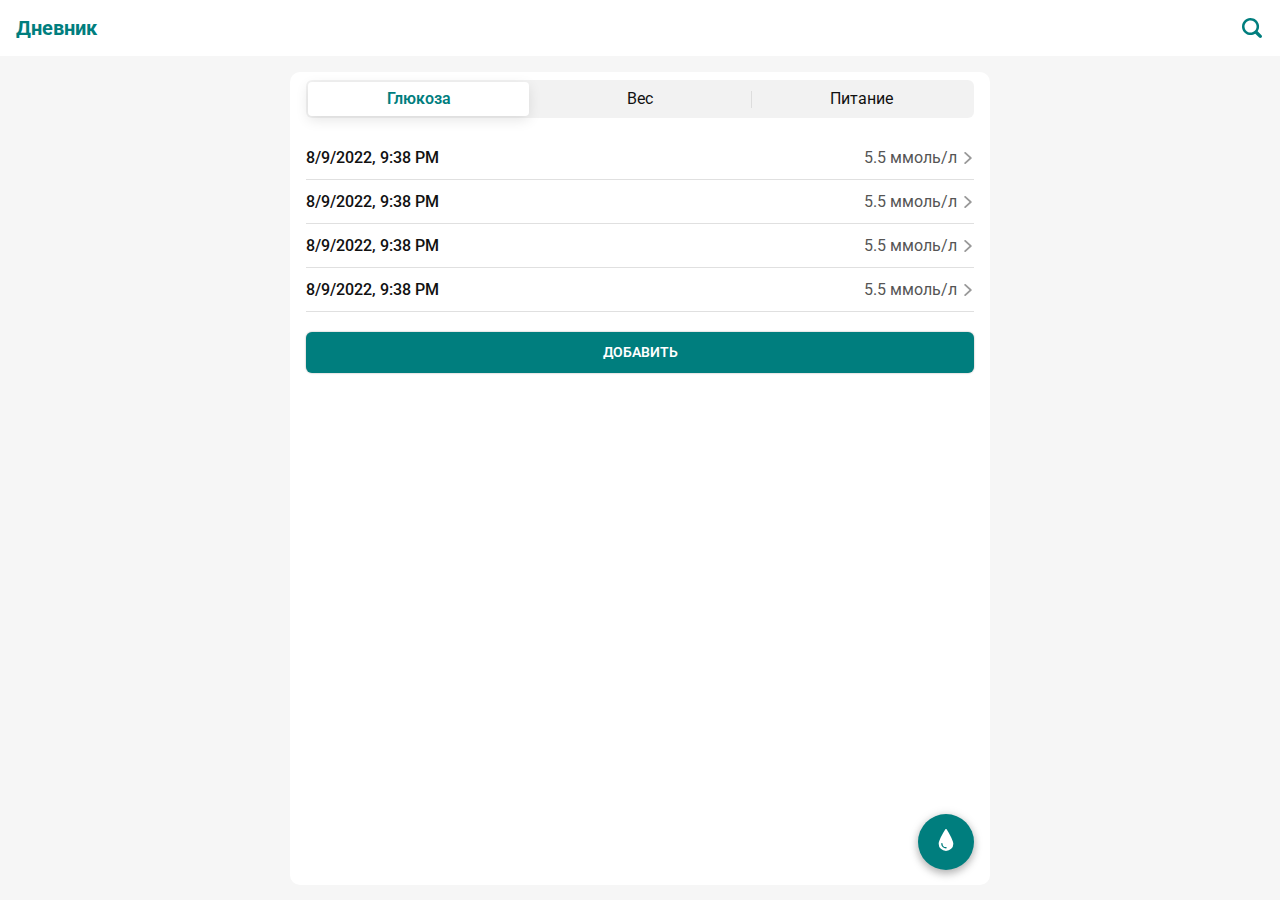
==== commit 4866e681: "uprate" ====
--- a/index.html
+++ b/index.html
@@ -56,30 +56,38 @@
           <section class="data">            
             <div class="data__buttons-wrapper">
                 <ul class="data__button-list">
-                    <li class="data__button-item"><button type="button" class="data__button data__button--glucose">Глюкоза</button></li>
+                    <li class="data__button-item data__button-item--current"><button type="button" class="data__button data__button--glucose">Глюкоза</button></li>
                     <li class="data__button-item"><button type="button" class="data__button data__button--weight">Вес</button></li>
                     <li class="data__button-item"><button type="button" class="data__button data__button--dish">Питание</button></li>
                 </ul>                
             </div>
             <div class="data__sections-wrapper">
-                <section class="content-section content-section--glucose">
+                <section class="content-section content-section--glucose content-section--current">
                     <ul class="content-section__list list">
                         <li class="content-section__item list__item">
-                            <time class="content-section__name list__name">8/9/2022, 9:38 PM</time>
-                            <button type="button" class="content-section__button list__content">5.5 ммоль/л</button>
-                        </li>
-                        <li class="content-section__item list__item">
-                            <time class="content-section__name list__name">8/9/2022, 9:38 PM</time>
-                            <button type="button" class="content-section__button list__content">5.5 ммоль/л</button>
-                        </li>
-                        <li class="content-section__item list__item">
-                            <time class="content-section__name list__name">8/9/2022, 9:38 PM</time>
-                            <button type="button" class="content-section__button list__content">5.5 ммоль/л</button>
-                        </li>
-                        <li class="content-section__item list__item">
-                            <time class="content-section__name list__name">8/9/2022, 9:38 PM</time>
-                            <button type="button" class="content-section__button list__content">5.5 ммоль/л</button>
-                        </li>                        
+                            <button type="button" class="content-section__button list__content">
+                                <time class="content-section__name list__name">8/9/2022, 9:38 PM</time>
+                                <span class="content-section__glucose-level">5.5 ммоль/л</span>
+                            </button>
+                        </li>
+                        <li class="content-section__item list__item">
+                            <button type="button" class="content-section__button list__content">
+                                <time class="content-section__name list__name">8/9/2022, 9:38 PM</time>
+                                <span class="content-section__glucose-level">5.5 ммоль/л</span>
+                            </button>
+                        </li>
+                        <li class="content-section__item list__item">
+                            <button type="button" class="content-section__button list__content">
+                                <time class="content-section__name list__name">8/9/2022, 9:38 PM</time>
+                                <span class="content-section__glucose-level">5.5 ммоль/л</span>
+                            </button>
+                        </li>
+                        <li class="content-section__item list__item">
+                            <button type="button" class="content-section__button list__content">
+                                <time class="content-section__name list__name">8/9/2022, 9:38 PM</time>
+                                <span class="content-section__glucose-level">5.5 ммоль/л</span>
+                            </button>
+                        </li>                       
                     </ul>
                     <div class="conatent-section__button-add-wrapper">
                         <button type="button" class="content-section__button-add">Добавить</button>
@@ -91,17 +99,29 @@
                 <section class="content-section content-section--weight">
                     <ul class="content-section__list list">
                         <li class="content-section__item list__item">
-                            <time class="content-section__name list__name">8/9/2022, 9:59 PM</time>
-                            <button type="button" class="content-section__button list__content">50 кг.</button>
-                        </li>
-                        <li class="content-section__item list__item">
-                            <time class="content-section__name list__name">8/9/2022, 10:02 PM</time>
-                            <button type="button" class="content-section__button list__content">65 кг.</button>
-                        </li>
-                        <li class="content-section__item list__item">
-                            <time class="content-section__name list__name">8/9/2022, 10:03 PM</time>
-                            <button type="button" class="content-section__button list__content">75 кг.</button>
-                        </li>                                               
+                            <button type="button" class="content-section__button list__content">
+                                <time class="content-section__name list__name">8/9/2022, 9:38 PM</time>
+                                <span class="content-section__glucose-level">60 кг.</span>
+                            </button>
+                        </li>
+                        <li class="content-section__item list__item">
+                            <button type="button" class="content-section__button list__content">
+                                <time class="content-section__name list__name">8/9/2022, 9:38 PM</time>
+                                <span class="content-section__glucose-level">60 кг.</span>
+                            </button>
+                        </li>
+                        <li class="content-section__item list__item">
+                            <button type="button" class="content-section__button list__content">
+                                <time class="content-section__name list__name">8/9/2022, 9:38 PM</time>
+                                <span class="content-section__glucose-level">60 кг.</span>
+                            </button>
+                        </li>
+                        <li class="content-section__item list__item">
+                            <button type="button" class="content-section__button list__content">
+                                <time class="content-section__name list__name">8/9/2022, 9:38 PM</time>
+                                <span class="content-section__glucose-level">60 кг.</span>
+                            </button>
+                        </li>                                                
                     </ul>
                     <div class="conatent-section__button-add-wrapper">
                         <button type="button" class="content-section__button-add">Добавить</button>
@@ -112,26 +132,32 @@
                 </section>
                 <section class="content-section  content-section--dish">
                     <ul class="content-section__list list">
+                        <li class="content-section__item content-section__item--dish list__item">                            
+                            <button type="button" class="content-section__button list__content">
+                                <div class="content-section__item-inner">
+                                    <img src="https://res.cloudinary.com/glide/image/fetch/t_media_lib_thumb/https%3A%2F%2Fstorage.googleapis.com%2Fglide-prod.appspot.com%2Fuploads-v2%2FVAMBz84hc5UroBeECZuX%2Fpub%2F3XzLGy3fbb2xRPSHerIH.jpg">
+                                    <time class="content-section__name list__name">9/8/2022, 9:38</time>
+                                </div>
+                                <span class="content-section__glucose-level">5.5 ммоль/л</span>
+                            </button>                            
+                        </li>
                         <li class="content-section__item content-section__item--dish list__item">
-                            <div class="content-section__item-inner">
-                                <img src="https://images.unsplash.com/photo-1582169505937-b9992bd01ed9?ixid=MnwxMDEzNjV8MHwxfHNlYXJjaHw2fHxlZ2dzfGVufDB8fHx8MTY1NDg1OTc1NQ&ixlib=rb-1.2.1&utm_source=Glide&utm_medium=referral&w=200&h=200&dpr=1&fit=crop&auto=format" alt="" class="content-section__item-img">
-                                <time class="content-section__name list__name">9/8/2022, 9:38 PM</time>
-                            </div>
-                            <button type="button" class="content-section__button list__content">340 ккал.</button>
+                            <button type="button" class="content-section__button list__content">
+                                <div class="content-section__item-inner">
+                                    <img src="https://res.cloudinary.com/glide/image/fetch/t_media_lib_thumb/https%3A%2F%2Fstorage.googleapis.com%2Fglide-prod.appspot.com%2Fuploads-v2%2FVAMBz84hc5UroBeECZuX%2Fpub%2F3XzLGy3fbb2xRPSHerIH.jpg">
+                                    <time class="content-section__name list__name">9/8/2022, 9:38</time>
+                                </div>
+                                <span class="content-section__glucose-level">5.5 ммоль/л</span>
+                            </button>  
                         </li>
                         <li class="content-section__item content-section__item--dish list__item">
-                            <div class="content-section__item-inner">
-                                <img src="https://res.cloudinary.com/glide/image/fetch/t_media_lib_thumb/https%3A%2F%2Fstorage.googleapis.com%2Fglide-prod.appspot.com%2Fuploads-v2%2FVAMBz84hc5UroBeECZuX%2Fpub%2F3XzLGy3fbb2xRPSHerIH.jpg" alt="" class="content-section__item-img">
-                                <time class="content-section__name list__name">9/8/2022, 9:39 PM</time>
-                            </div>
-                            <button type="button" class="content-section__button list__content">350 ккал.</button>
-                        </li>
-                        <li class="content-section__item content-section__item--dish list__item">
-                            <div class="content-section__item-inner">
-                                <img src="https://res.cloudinary.com/glide/image/fetch/t_media_lib_thumb/https%3A%2F%2Fstorage.googleapis.com%2Fglide-prod.appspot.com%2Fuploads-v2%2FVAMBz84hc5UroBeECZuX%2Fpub%2FS4Pii6I7fR8OjKfaoUM6.jpg" alt="" class="content-section__item-img">
-                                <time class="content-section__name list__name">9/8/2022, 9:44 PM</time>
-                            </div>
-                            <button type="button" class="content-section__button list__content">480 ккал.</button>
+                            <button type="button" class="content-section__button list__content">
+                                <div class="content-section__item-inner">
+                                    <img src="https://res.cloudinary.com/glide/image/fetch/t_media_lib_thumb/https%3A%2F%2Fstorage.googleapis.com%2Fglide-prod.appspot.com%2Fuploads-v2%2FVAMBz84hc5UroBeECZuX%2Fpub%2F3XzLGy3fbb2xRPSHerIH.jpg">
+                                    <time class="content-section__name list__name">9/8/2022, 9:38</time>
+                                </div>
+                                <span class="content-section__glucose-level">5.5 ммоль/л</span>
+                            </button>  
                         </li>
                     </ul>
                     <div class="conatent-section__button-add-wrapper">
@@ -320,12 +346,12 @@
                         <li class="popup__item popup__item-with-description">
                             <label for="popup-glucose-level" class="popup__label">Уровень глюкозы</label>
                             <span class="popup__required">Required</span>
-                            <span class="popup__labels-description">ммоль/ л</span>
+                            <span class="popup__labels-description">ммоль/л</span>
                             <input id="popup-glucose-level" class="popup__input" type="number" step="0.1" required>
                         </li>
                         <li class="popup__item">
                                 <label for="popup-insuline-type-button" class="popup__label">Тип вводимого инсулина</label>                                
-                                <button type="button" id="popup-insuline-type-button" class="popup__input popup__input--button" required>
+                                <button type="button" id="popup-insuline-type-button" class="popup__input popup__input--button">
                                 <span class="popup__radio-button-label"></span>
                                 </button>
                                 <div class="popup__radio-input-wrapper popup__radio-input-wrapper--insuline-type">
@@ -337,23 +363,23 @@
                                     </div>
                                     <ul class="popup__checkbox-list list">
                                         <li class="popup__checkbox-item list__item">
-                                            <input id="popup-radio-insuline-empty" type="radio" required class="popup__radio-input visually-hidden" name="popup-radio-insuline-type">
+                                            <input id="popup-radio-insuline-empty" type="radio" class="popup__radio-input visually-hidden" name="popup-radio-insuline-type">
                                             <label for="popup-radio-insuline-empty" class="popup__radio-label popup__radio-label--weight">-</label>
                                         </li>
                                         <li class="popup__checkbox-item list__item">
-                                            <input id="popup-radio-insuline-ultra-short" required type="radio" class="popup__radio-input visually-hidden" name="popup-radio-insuline-type">
+                                            <input id="popup-radio-insuline-ultra-short"  type="radio" class="popup__radio-input visually-hidden" name="popup-radio-insuline-type">
                                             <label for="popup-radio-insuline-ultra-short" class="popup__radio-label popup__radio-label--weight">Ультракороткого действия</label>
                                         </li>
                                         <li class="popup__checkbox-item list__item">
-                                            <input id="popup-radio-insuline-short" required type="radio" class="popup__radio-input visually-hidden" name="popup-radio-insuline-type">
+                                            <input id="popup-radio-insuline-short"  type="radio" class="popup__radio-input visually-hidden" name="popup-radio-insuline-type">
                                             <label for="popup-radio-insuline-short" class="popup__radio-label popup__radio-label--weight">Короткого действия</label>
                                         </li>
                                         <li class="popup__checkbox-item list__item">
-                                            <input id="popup-radio-insuline-middle" required type="radio" class="popup__radio-input visually-hidden" name="popup-radio-insuline-type">
+                                            <input id="popup-radio-insuline-middle"  type="radio" class="popup__radio-input visually-hidden" name="popup-radio-insuline-type">
                                             <label for="popup-radio-insuline-middle" class="popup__radio-label popup__radio-label--weight">Среднего действия</label>
                                         </li>
                                         <li class="popup__checkbox-item list__item">
-                                            <input id="popup-radio-insuline-long" required type="radio" class="popup__radio-input visually-hidden" name="popup-radio-insuline-type">
+                                            <input id="popup-radio-insuline-long"  type="radio" class="popup__radio-input visually-hidden" name="popup-radio-insuline-type">
                                             <label for="popup-radio-insuline-long" class="popup__radio-label popup__radio-label--weight">Длительного действия</label>
                                         </li>
                                     </ul>
--- a/css/style.css
+++ b/css/style.css
@@ -4,12 +4,13 @@
   font-weight: 400;
   font-size: 16px;
   height: 100%;
+  background-color: #f6f6f6;
 }
 
 .main {
   padding-top: 56px;
   background-color: #f6f6f6;
-  min-height: 100vh;
+  height: 100vh;
 }
 
 @media (min-width: 600px) {
@@ -322,6 +323,7 @@
   font-size: 16px;
   line-height: 19px;
   color: #111111;
+  text-align-last: left;
 }
 
 .content-section__button-add-wrapper {
@@ -360,21 +362,19 @@
 
 .content-section__button {
   padding: 0;
-  display: -webkit-box;
-  display: -webkit-flex;
-  display: -ms-flexbox;
-  display: flex;
+  display: -ms-grid;
+  display: grid;
   -webkit-box-align: center;
   -webkit-align-items: center;
       -ms-flex-align: center;
           align-items: center;
-  -webkit-box-pack: end;
-  -webkit-justify-content: end;
-      -ms-flex-pack: end;
-          justify-content: end;
+  -ms-grid-columns: 1fr max-content max-content;
+      grid-template-columns: 1fr -webkit-max-content -webkit-max-content;
+      grid-template-columns: 1fr max-content max-content;
   background-color: transparent;
   border: none;
   font-family: inherit;
+  width: 100%;
 }
 
 .content-section__button::after {
@@ -459,15 +459,7 @@
 }
 
 .details .container {
-  min-height: -webkit-calc(100vh - 80px);
-  min-height: calc(100vh - 80px);
-}
-
-@media (max-width: 599px) {
-  .details .container {
-    min-height: -webkit-calc(100vh - 60px);
-    min-height: calc(100vh - 60px);
-  }
+  min-height: 420px;
 }
 
 .details--current {
@@ -566,6 +558,7 @@
   left: 0;
   width: 100vw;
   height: 100%;
+  min-height: 665px;
   background-color: rgba(0, 0, 0, 0.2);
 }
 
@@ -587,6 +580,7 @@
   max-width: 700px;
   height: 80%;
   max-height: 800px;
+  min-height: 635px;
   -webkit-box-shadow: rgba(0, 0, 0, 0.25) 0px 8px 32px;
           box-shadow: rgba(0, 0, 0, 0.25) 0px 8px 32px;
   -webkit-border-radius: 12px;
@@ -596,6 +590,15 @@
   -o-transition: transform 200ms ease-out 0s, opacity 200ms ease 0s;
   transition: transform 200ms ease-out 0s, opacity 200ms ease 0s;
   transition: transform 200ms ease-out 0s, opacity 200ms ease 0s, -webkit-transform 200ms ease-out 0s;
+}
+
+@media (max-height: 650px) {
+  .popup {
+    top: 0;
+    -webkit-transform: translate(-50%, 15px);
+        -ms-transform: translate(-50%, 15px);
+            transform: translate(-50%, 15px);
+  }
 }
 
 @media (max-width: 599px) {
@@ -680,12 +683,13 @@
   right: 10px;
   bottom: 11px;
   width: 100%;
-  max-width: 65px;
+  max-width: 100px;
   height: 37px;
   display: -webkit-box;
   display: -webkit-flex;
   display: -ms-flexbox;
   display: flex;
+  font-size: 15px;
   -webkit-box-align: center;
   -webkit-align-items: center;
       -ms-flex-align: center;
@@ -736,6 +740,10 @@
   -o-transition: background-color 150ms ease-in-out 0s, box-shadow 150ms ease-in-out 0s;
   transition: background-color 150ms ease-in-out 0s, box-shadow 150ms ease-in-out 0s;
   transition: background-color 150ms ease-in-out 0s, box-shadow 150ms ease-in-out 0s, -webkit-box-shadow 150ms ease-in-out 0s;
+}
+
+.popup__input:focus {
+  outline-color: #007e7e;
 }
 
 .popup__input--button {
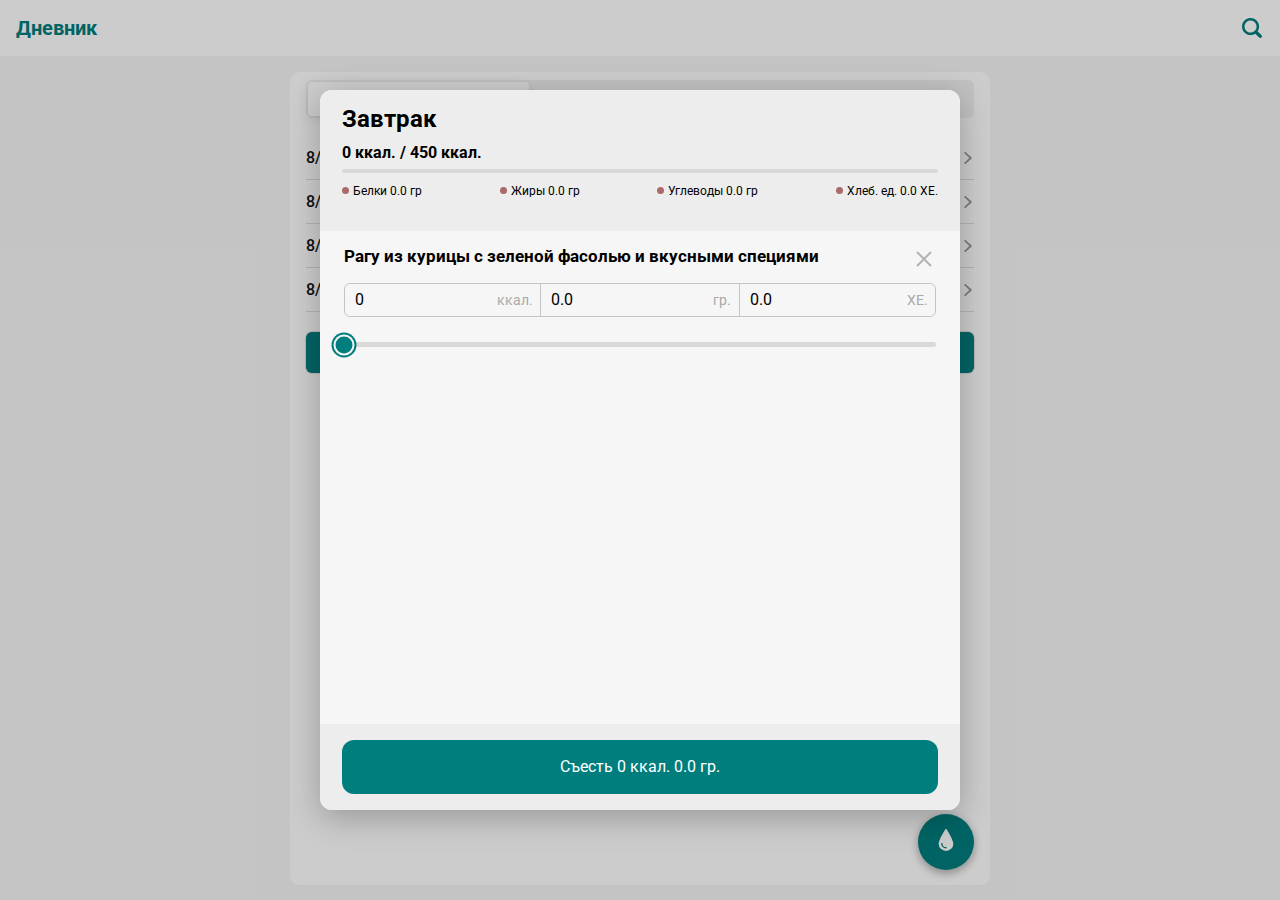
==== commit d2291b99: "finish dish calculator for a meal" ====
--- a/index.html
+++ b/index.html
@@ -175,7 +175,7 @@
                     <span class="visually-hidden">Назад</span>
                 </button>
                 <p class="details__header-title">
-                    8/9/2022, 9:38 PM
+                    2022-08-15 18:58:10.656835
                 </p>
             </div>    
             <div class="container">       
@@ -432,6 +432,73 @@
             </div>
         </section>
     </div>
+    <!-- CALCULATOR -->
+    <div class="popup-wrapper popup-wrapper--calculator">
+        <section class="popup popup--calculator">
+            <header class="popup-header">
+                <h2 class="popup__dish-title">Завтрак</h2>
+                <p class="popup__dish-all-kcal">
+                    <span class="popup__dish-kcal-current">450</span> ккал. / <span class="popup__dish-kcal-max">850</span> ккал.
+                </p>
+                <div class="popup__dish-progress-bar">
+                    <span class="popup__dish-progress-span"></span>
+                </div>
+                <ul class="popup__dish-list">
+                    <li class="popup__dish-item">Белки <span class="popup__dish-protein-number">20,8</span> гр</li>
+                    <li class="popup__dish-item">Жиры <span class="popup__dish-lipid-number">34,6</span> гр</li>
+                    <li class="popup__dish-item">Углеводы <span class="popup__dish-carb-number">13,8</span> гр</li>
+                    <li class="popup__dish-item">Хлеб. ед. <span class="popup__dish-bread-number">0,9</span> ХЕ.</li>
+                </ul>
+            </header>
+            <div class="popup__body">
+                <form action="" class="popup__form">
+                    <div class="popup__form-inner">
+                    <div class="popup__dish-fieldset-wrapper">    
+                        <fieldset class="popup__dish-fieldset">
+                            <legend class="popup__dish-legend">Рагу из курицы с зеленой фасолью
+                                и вкусными специями
+                                <button type="button" class="popup__dish-reset-button">
+                                    <span class="visually-hidden">Стереть данные</span>
+                                </button>
+                            </legend>
+                            <ul class="popup__dish-list-input">
+                                <li class="popup__dish-item-input">
+                                    <input type="number" class="popup__dish-input popup__dish-input--kcal" placeholder="0" onchange="changeTextInput(this)" step="0.1" name="calculator-kcal">
+                                    <span class="popup__dish-description-span">ккал.</span>
+                                </li>
+                                <li class="popup__dish-item-input">
+                                    <input type="number" class="popup__dish-input popup__dish-input--weight" placeholder="0" onchange="changeTextInput(this)"  step="0.1" name="calculator-weight">
+                                    <span class="popup__dish-description-span">гр.</span>
+                                </li>
+                                <li class="popup__dish-item-input">
+                                    <input type="number" class="popup__dish-input popup__dish-input--xe" placeholder="0" onchange="changeTextInput(this)" step="0.1" name="calculator-xe">
+                                    <span class="popup__dish-description-span">ХЕ.</span>
+                                </li>
+                            </ul>
+                            <div class="popup__dish-range-wrapper custom-range">
+                                <div class="slider">
+                                    <div class="custom-range__thumb"><span></span></div>
+                                    <div class="custom-range__progress-bar"></div>
+                                    <input type="range" class="popup__dish-range" min="0" oninput="updateTextInput(this.value)" name="calculator-kcal-range" value="0">
+                                </div>
+                            </div>
+                        </fieldset>
+                    </div>  
+                    <!-- hidden inputs -->
+                    <input type="number" step="0.1" class="visually-hidden popup__protein-hidden" name="calculator-protein">
+                    <input type="number" step="0.1" class="visually-hidden popup__lipid-hidden" name="calculator-lipid">
+                    <input type="number" step="0.1" class="visually-hidden popup__carb-hidden" name="calculator-carb">
+
+                    <div class="popup__dish-button-wrapper">
+                        <button type="submit" class="popup__dish-button-submit">Съесть <span class="popup__dish-finish-kcal">800</span> ккал. <span class="popup__dish-finish-weight">240</span> гр.
+                        </button>
+                    </div>
+                </div>
+                </form>
+            </div>
+        </section>
+    </div>
     <script src="js/script.js"></script>
+    <script src="js/calculator.js"></script>
 </body>
 </html>--- a/css/style.css
+++ b/css/style.css
@@ -323,7 +323,7 @@
   font-size: 16px;
   line-height: 19px;
   color: #111111;
-  text-align-last: left;
+  text-align: left;
 }
 
 .content-section__button-add-wrapper {
@@ -430,6 +430,7 @@
   font-size: 16px;
   line-height: 19px;
   color: #111111;
+  text-align: left;
 }
 
 .list__content {
@@ -563,6 +564,10 @@
 }
 
 .popup-wrapper--current {
+  display: block;
+}
+
+.popup-wrapper--calculator {
   display: block;
 }
 
@@ -819,6 +824,7 @@
   border: none;
   background-color: transparent;
   background-image: url("data:image/svg+xml,%3Csvg viewBox='0 0 24 24' fill='%23007E7E' xmlns='http://www.w3.org/2000/svg'%3E%3Cpath fillrule='evenodd' cliprule='evenodd' d='M5.98949 4.57537C5.79423 4.38011 5.47765 4.38011 5.28239 4.57537L4.57528 5.28248C4.38002 5.47774 4.38002 5.79432 4.57528 5.98958L10.5857 12L4.57539 18.0104C4.38012 18.2057 4.38012 18.5222 4.57539 18.7175L5.28249 19.4246C5.47775 19.6199 5.79434 19.6199 5.9896 19.4246L12 13.4143L18.0103 19.4246C18.2056 19.6199 18.5222 19.6199 18.7174 19.4246L19.4245 18.7175C19.6198 18.5222 19.6198 18.2057 19.4245 18.0104L13.4142 12L19.4246 5.98958C19.6199 5.79432 19.6199 5.47774 19.4246 5.28248L18.7175 4.57537C18.5223 4.38011 18.2057 4.38011 18.0104 4.57537L12 10.5858L5.98949 4.57537Z'%3E%3C/path%3E%3C/svg%3E");
+  background-repeat: none;
 }
 
 .popup__checkbox-item {
@@ -855,3 +861,304 @@
   display: flex;
   position: relative;
 }
+
+.popup--calculator {
+  display: -ms-grid;
+  display: grid;
+  -ms-grid-rows: auto 1fr;
+      grid-template-rows: auto 1fr;
+  padding: 0;
+}
+
+.popup__form-inner {
+  height: 100%;
+}
+
+.popup__dish-title {
+  margin-bottom: 10px;
+}
+
+.popup__dish-all-kcal {
+  margin-bottom: 7px;
+  font-weight: 700;
+  font-size: 16px;
+}
+
+.popup__dish-progress-bar {
+  margin-bottom: 12px;
+  width: 100%;
+  height: 4px;
+  background-color: #D9D9D9;
+  -webkit-border-radius: 2px;
+          border-radius: 2px;
+}
+
+.popup__dish-progress-span {
+  display: block;
+  height: 100%;
+  width: 50%;
+  background-color: #007e7e;
+  -webkit-border-radius: 2px;
+          border-radius: 2px;
+}
+
+.popup__dish-list {
+  margin-bottom: 16px;
+  display: -webkit-box;
+  display: -webkit-flex;
+  display: -ms-flexbox;
+  display: flex;
+  -webkit-box-pack: justify;
+  -webkit-justify-content: space-between;
+      -ms-flex-pack: justify;
+          justify-content: space-between;
+  -webkit-column-gap: 10px;
+     -moz-column-gap: 10px;
+          column-gap: 10px;
+}
+
+.popup__dish-item {
+  position: relative;
+  font-size: 12px;
+  padding-left: 11px;
+}
+
+.popup__dish-item::before {
+  position: absolute;
+  left: 0;
+  top: 0;
+  -webkit-flex-shrink: 0;
+      -ms-flex-negative: 0;
+          flex-shrink: 0;
+  margin-top: 2px;
+  margin-right: 3px;
+  content: "";
+  width: 7px;
+  height: 7px;
+  -webkit-border-radius: 50%;
+          border-radius: 50%;
+  background-color: #AC6969;
+}
+
+.popup__form {
+  height: 100%;
+}
+
+.popup__form-inner {
+  display: -ms-grid;
+  display: grid;
+  -ms-grid-rows: 1fr auto;
+      grid-template-rows: 1fr auto;
+}
+
+.popup__dish-fieldset-wrapper {
+  padding: 16px 22px;
+}
+
+.popup__dish-fieldset {
+  margin-bottom: 15px;
+  padding: 0;
+  border: 0;
+}
+
+.popup__dish-legend {
+  width: 100%;
+  margin-bottom: 12px;
+  font-size: 17px;
+  font-weight: 700;
+  display: -ms-grid;
+  display: grid;
+  -ms-grid-columns: 1fr auto;
+      grid-template-columns: 1fr auto;
+  grid-column-gap: 10px;
+}
+
+.popup__dish-reset-button {
+  width: 24px;
+  height: 24px;
+  background-color: transparent;
+  background: url("data:image/svg+xml,%3Csvg viewBox='0 0 24 24' fill='%23b3b3b3' xmlns='http://www.w3.org/2000/svg'%3E%3Cpath fillrule='evenodd' cliprule='evenodd' d='M5.98949 4.57537C5.79423 4.38011 5.47765 4.38011 5.28239 4.57537L4.57528 5.28248C4.38002 5.47774 4.38002 5.79432 4.57528 5.98958L10.5857 12L4.57539 18.0104C4.38012 18.2057 4.38012 18.5222 4.57539 18.7175L5.28249 19.4246C5.47775 19.6199 5.79434 19.6199 5.9896 19.4246L12 13.4143L18.0103 19.4246C18.2056 19.6199 18.5222 19.6199 18.7174 19.4246L19.4245 18.7175C19.6198 18.5222 19.6198 18.2057 19.4245 18.0104L13.4142 12L19.4246 5.98958C19.6199 5.79432 19.6199 5.47774 19.4246 5.28248L18.7175 4.57537C18.5223 4.38011 18.2057 4.38011 18.0104 4.57537L12 10.5858L5.98949 4.57537Z'%3E%3C/path%3E%3C/svg%3E");
+  border: none;
+  background-repeat: no-repeat;
+}
+
+.popup__dish-list-input {
+  margin-bottom: 10px;
+  max-width: 100%;
+  display: -ms-grid;
+  display: grid;
+  -ms-grid-columns: 1fr 1fr 1fr;
+      grid-template-columns: 1fr 1fr 1fr;
+}
+
+.popup__dish-item-input {
+  position: relative;
+}
+
+.popup__dish-item-input:first-child .popup__dish-input {
+  -webkit-border-top-left-radius: 6px;
+          border-top-left-radius: 6px;
+  -webkit-border-bottom-left-radius: 6px;
+          border-bottom-left-radius: 6px;
+}
+
+.popup__dish-item-input:nth-child(2) .popup__dish-input {
+  border-left: 0;
+  border-right: 0;
+}
+
+.popup__dish-item-input:last-child .popup__dish-input {
+  -webkit-border-top-right-radius: 6px;
+          border-top-right-radius: 6px;
+  -webkit-border-bottom-right-radius: 6px;
+          border-bottom-right-radius: 6px;
+}
+
+.popup__dish-input {
+  padding: 7px 10px;
+  width: 100%;
+  background-color: transparent;
+  border: 1px solid rgba(0, 0, 0, 0.2);
+  font-family: inherit;
+  outline-color: #007e7e;
+}
+
+.popup__dish-input::-webkit-input-placeholder {
+  color: #000000;
+  font-family: inherit;
+}
+
+.popup__dish-input:-ms-input-placeholder {
+  color: #000000;
+  font-family: inherit;
+}
+
+.popup__dish-input::-ms-input-placeholder {
+  color: #000000;
+  font-family: inherit;
+}
+
+.popup__dish-input::placeholder {
+  color: #000000;
+  font-family: inherit;
+}
+
+.popup__dish-description-span {
+  z-index: 1;
+  position: absolute;
+  top: 50%;
+  right: 8px;
+  color: #A9A9A9;
+  font-size: 14px;
+  -webkit-transform: translateY(-50%);
+      -ms-transform: translateY(-50%);
+          transform: translateY(-50%);
+}
+
+.popup__dish-range:focus {
+  outline: none;
+}
+
+.popup__dish-button-wrapper {
+  background-color: #EDEDED;
+  padding: 16px 22px;
+  -webkit-border-bottom-left-radius: 12px;
+          border-bottom-left-radius: 12px;
+  -webkit-border-bottom-right-radius: 12px;
+          border-bottom-right-radius: 12px;
+}
+
+.popup__dish-button-submit {
+  background-color: #007e7e;
+  width: 100%;
+  padding: 18px;
+  border: none;
+  -webkit-border-radius: 12px;
+          border-radius: 12px;
+  color: #ffffff;
+}
+
+.popup-header {
+  padding: 16px 22px;
+  background-color: #EDEDED;
+  -webkit-border-top-left-radius: 12px;
+          border-top-left-radius: 12px;
+  -webkit-border-top-right-radius: 12px;
+          border-top-right-radius: 12px;
+}
+
+.slider {
+  margin: 25px 0;
+  height: 5px;
+  width: 100%;
+  position: relative;
+  background: #d9d9d9;
+  -webkit-border-radius: 50px;
+          border-radius: 50px;
+}
+
+.slider input {
+  height: 5px;
+  width: 100%;
+  -webkit-appearance: none;
+  position: absolute;
+  background: none;
+  outline: none;
+  top: 0;
+  z-index: 2;
+}
+
+.slider input::-webkit-slider-thumb {
+  -webkit-appearance: none;
+  height: 20px;
+  width: 20px;
+  background: none;
+  cursor: pointer;
+}
+
+.slider .custom-range__progress-bar {
+  height: 100%;
+  width: 0%;
+  background: #007e7e;
+  -webkit-border-radius: 50px;
+          border-radius: 50px;
+  position: relative;
+}
+
+.slider .custom-range__thumb {
+  height: 25px;
+  width: 25px;
+  background: #007e7e;
+  -webkit-border-radius: 50%;
+          border-radius: 50%;
+  position: absolute;
+  top: 50%;
+  left: 0;
+  -webkit-transform: translate(-50%, -50%);
+      -ms-transform: translate(-50%, -50%);
+          transform: translate(-50%, -50%);
+  z-index: 1;
+  padding: 2px;
+}
+
+.slider .custom-range__thumb span {
+  height: 100%;
+  width: 100%;
+  border: 2px solid #f6f6f6;
+  -webkit-border-radius: 50%;
+          border-radius: 50%;
+  background: #007e7e;
+  display: block;
+}
+
+/* Chrome, Safari, Edge, Opera */
+input::-webkit-outer-spin-button,
+input::-webkit-inner-spin-button {
+  -webkit-appearance: none;
+  margin: 0;
+}
+
+/* Firefox */
+input[type=number] {
+  -moz-appearance: textfield;
+}
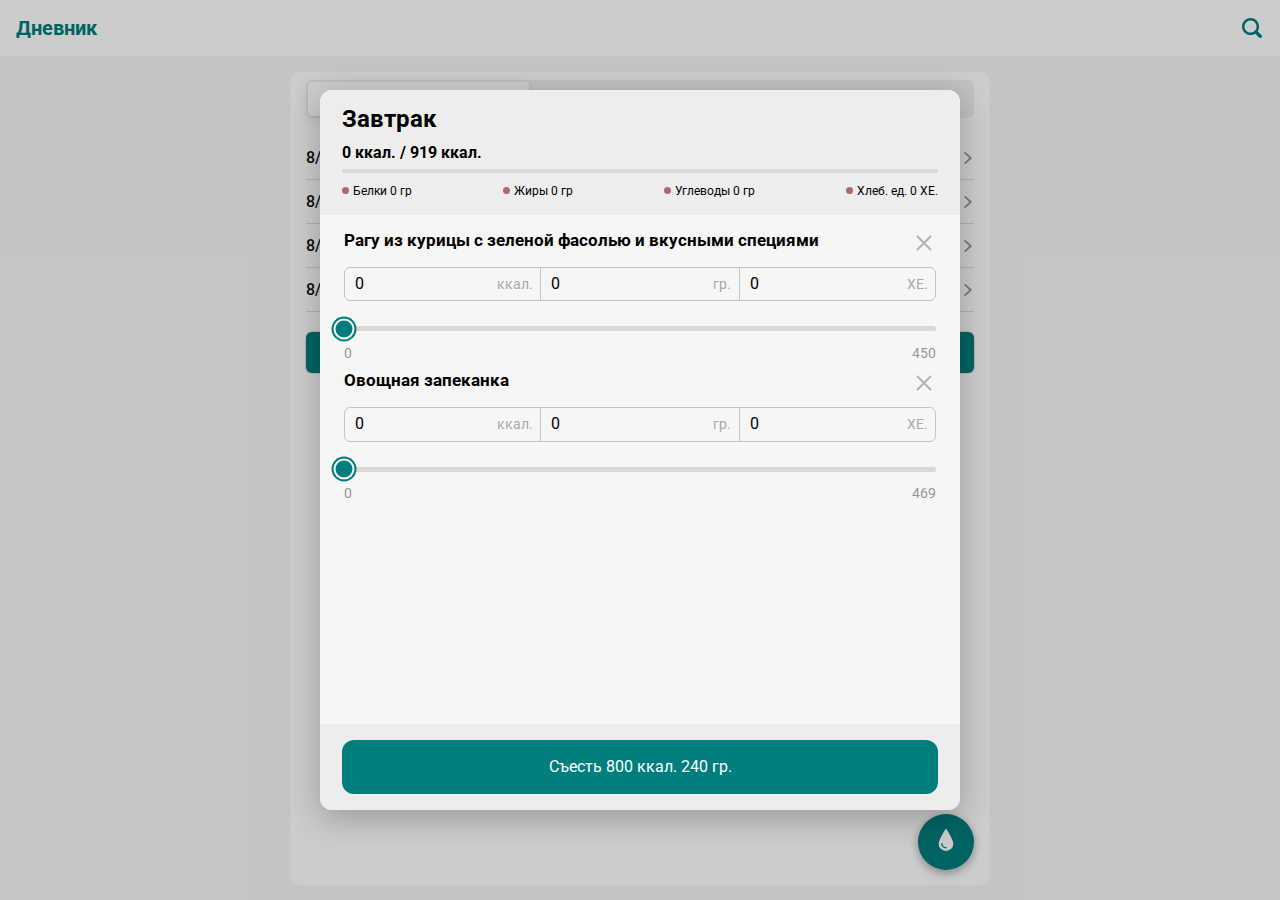
==== commit 4de758f5: "finish multyfleid with id as key" ====
--- a/index.html
+++ b/index.html
@@ -438,16 +438,16 @@
             <header class="popup-header">
                 <h2 class="popup__dish-title">Завтрак</h2>
                 <p class="popup__dish-all-kcal">
-                    <span class="popup__dish-kcal-current">450</span> ккал. / <span class="popup__dish-kcal-max">850</span> ккал.
+                    <span class="popup__dish-kcal-current">0</span> ккал. / <span class="popup__dish-kcal-max">850</span> ккал.
                 </p>
                 <div class="popup__dish-progress-bar">
                     <span class="popup__dish-progress-span"></span>
                 </div>
                 <ul class="popup__dish-list">
-                    <li class="popup__dish-item">Белки <span class="popup__dish-protein-number">20,8</span> гр</li>
-                    <li class="popup__dish-item">Жиры <span class="popup__dish-lipid-number">34,6</span> гр</li>
-                    <li class="popup__dish-item">Углеводы <span class="popup__dish-carb-number">13,8</span> гр</li>
-                    <li class="popup__dish-item">Хлеб. ед. <span class="popup__dish-bread-number">0,9</span> ХЕ.</li>
+                    <li class="popup__dish-item">Белки <span class="popup__dish-protein-number">0</span> гр</li>
+                    <li class="popup__dish-item">Жиры <span class="popup__dish-lipid-number">0</span> гр</li>
+                    <li class="popup__dish-item">Углеводы <span class="popup__dish-carb-number">0</span> гр</li>
+                    <li class="popup__dish-item">Хлеб. ед. <span class="popup__dish-bread-number">0</span> ХЕ.</li>
                 </ul>
             </header>
             <div class="popup__body">
@@ -479,8 +479,40 @@
                                 <div class="slider">
                                     <div class="custom-range__thumb"><span></span></div>
                                     <div class="custom-range__progress-bar"></div>
-                                    <input type="range" class="popup__dish-range" min="0" oninput="updateTextInput(this.value)" name="calculator-kcal-range" value="0">
-                                </div>
+                                    <input type="range" class="popup__dish-range" min="0" oninput="updateTextInput(this)" name="calculator-kcal-range" value="0">
+                                </div>
+                                <div class="custom-range__value custom-range__value--min">0</div>
+                                <div class="custom-range__value custom-range__value--max">1</div>
+                            </div>
+                        </fieldset>
+                        <fieldset class="popup__dish-fieldset">
+                            <legend class="popup__dish-legend">Овощная запеканка
+                                <button type="button" class="popup__dish-reset-button">
+                                    <span class="visually-hidden">Стереть данные</span>
+                                </button>
+                            </legend>
+                            <ul class="popup__dish-list-input">
+                                <li class="popup__dish-item-input">
+                                    <input type="number" class="popup__dish-input popup__dish-input--kcal" placeholder="0" onchange="changeTextInput(this)" step="0.1" name="calculator-kcal2">
+                                    <span class="popup__dish-description-span">ккал.</span>
+                                </li>
+                                <li class="popup__dish-item-input">
+                                    <input type="number" class="popup__dish-input popup__dish-input--weight" placeholder="0" onchange="changeTextInput(this)"  step="0.1" name="calculator-weight2">
+                                    <span class="popup__dish-description-span">гр.</span>
+                                </li>
+                                <li class="popup__dish-item-input">
+                                    <input type="number" class="popup__dish-input popup__dish-input--xe" placeholder="0" onchange="changeTextInput(this)" step="0.1" name="calculator-xe2">
+                                    <span class="popup__dish-description-span">ХЕ.</span>
+                                </li>
+                            </ul>
+                            <div class="popup__dish-range-wrapper custom-range">
+                                <div class="slider">
+                                    <div class="custom-range__thumb"><span></span></div>
+                                    <div class="custom-range__progress-bar"></div>
+                                    <input type="range" class="popup__dish-range" min="0" oninput="updateTextInput(this)" name="calculator-kcal-range2" value="0">
+                                </div>
+                                <div class="custom-range__value custom-range__value--min">0</div>
+                                <div class="custom-range__value custom-range__value--max">1</div>
                             </div>
                         </fieldset>
                     </div>  
--- a/css/style.css
+++ b/css/style.css
@@ -896,14 +896,13 @@
 .popup__dish-progress-span {
   display: block;
   height: 100%;
-  width: 50%;
+  width: 0%;
   background-color: #007e7e;
   -webkit-border-radius: 2px;
           border-radius: 2px;
 }
 
 .popup__dish-list {
-  margin-bottom: 16px;
   display: -webkit-box;
   display: -webkit-flex;
   display: -ms-flexbox;
@@ -1087,6 +1086,25 @@
           border-top-right-radius: 12px;
 }
 
+.custom-range {
+  position: relative;
+}
+
+.custom-range__value {
+  position: absolute;
+  bottom: -30px;
+  color: #989898;
+  font-size: 14px;
+}
+
+.custom-range__value--min {
+  left: 0;
+}
+
+.custom-range__value--max {
+  right: 0;
+}
+
 .slider {
   margin: 25px 0;
   height: 5px;
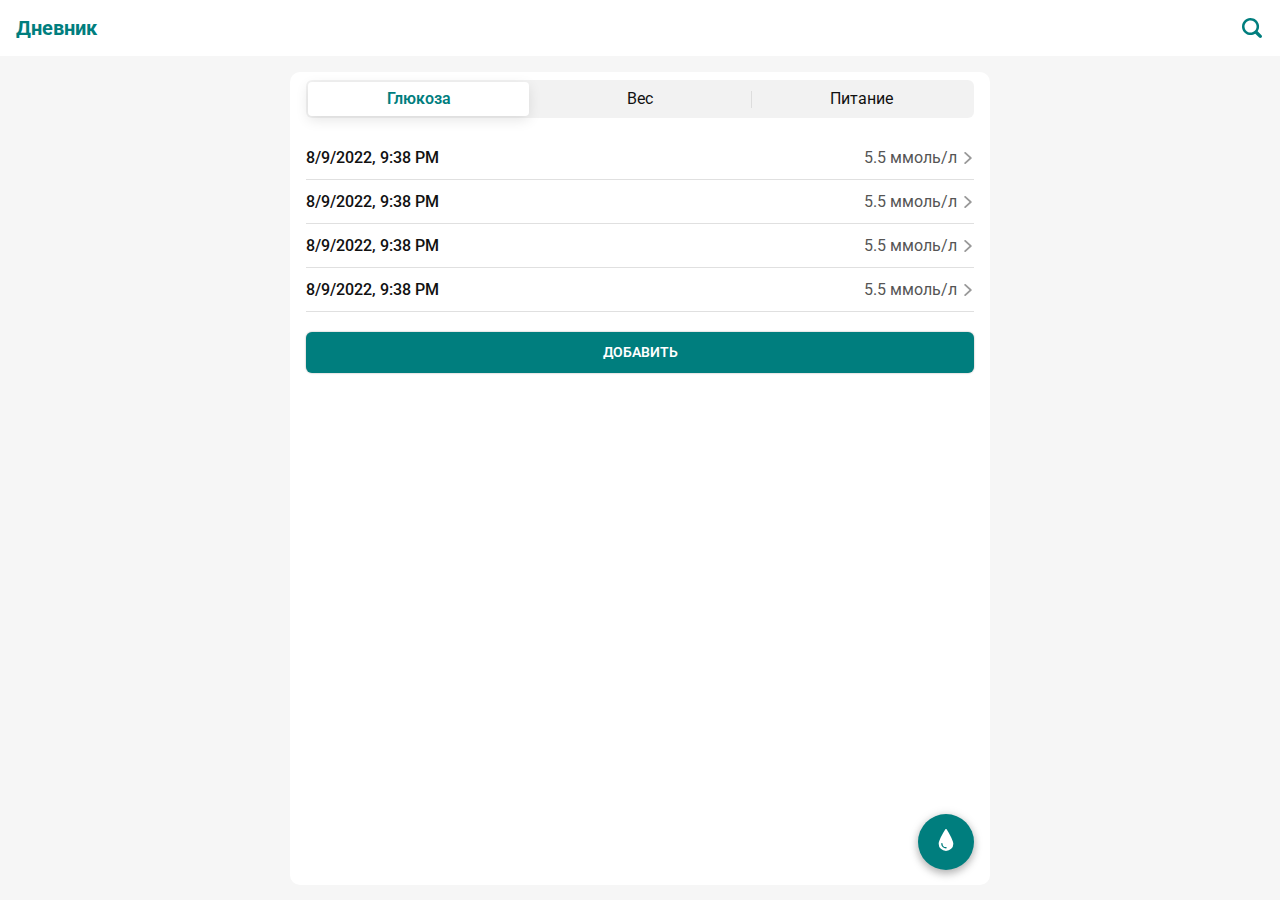
==== commit 2be86c77: "start of changing radiobuttons" ====
--- a/index.html
+++ b/index.html
@@ -304,7 +304,7 @@
                         <li class="popup__item">
                             <label for="popup-datetime" class="popup__label">Дата</label>
                             <span class="popup__required">Required</span>
-                            <input id="popup-datetime" class="popup__input" type="datetime-local" required>
+                            <input id="popup-datetime" class="popup__input popup__input--datetime" type="datetime-local" required>
                         </li>
                         <li class="popup__item">
                             <label for="popup-glucose-measure-type" class="popup__label">Тип измерения</label>
@@ -405,7 +405,7 @@
 
     <section class="popup">  
             <div class="popup__body">
-                <form action="" class="popup__form">      
+                <form action="" class="popup__form">     
                     <div class="popup__header">
                         <button type="reset" class="popup__button-reset-close"></button>
                         <h2 class="popup__title">Добавить запись (вес)</h2>
@@ -431,106 +431,9 @@
                 </form>
             </div>
         </section>
-    </div>
-    <!-- CALCULATOR -->
-    <div class="popup-wrapper popup-wrapper--calculator">
-        <section class="popup popup--calculator">
-            <header class="popup-header">
-                <h2 class="popup__dish-title">Завтрак</h2>
-                <p class="popup__dish-all-kcal">
-                    <span class="popup__dish-kcal-current">0</span> ккал. / <span class="popup__dish-kcal-max">850</span> ккал.
-                </p>
-                <div class="popup__dish-progress-bar">
-                    <span class="popup__dish-progress-span"></span>
-                </div>
-                <ul class="popup__dish-list">
-                    <li class="popup__dish-item">Белки <span class="popup__dish-protein-number">0</span> гр</li>
-                    <li class="popup__dish-item">Жиры <span class="popup__dish-lipid-number">0</span> гр</li>
-                    <li class="popup__dish-item">Углеводы <span class="popup__dish-carb-number">0</span> гр</li>
-                    <li class="popup__dish-item">Хлеб. ед. <span class="popup__dish-bread-number">0</span> ХЕ.</li>
-                </ul>
-            </header>
-            <div class="popup__body">
-                <form action="" class="popup__form">
-                    <div class="popup__form-inner">
-                    <div class="popup__dish-fieldset-wrapper">    
-                        <fieldset class="popup__dish-fieldset">
-                            <legend class="popup__dish-legend">Рагу из курицы с зеленой фасолью
-                                и вкусными специями
-                                <button type="button" class="popup__dish-reset-button">
-                                    <span class="visually-hidden">Стереть данные</span>
-                                </button>
-                            </legend>
-                            <ul class="popup__dish-list-input">
-                                <li class="popup__dish-item-input">
-                                    <input type="number" class="popup__dish-input popup__dish-input--kcal" placeholder="0" onchange="changeTextInput(this)" step="0.1" name="calculator-kcal">
-                                    <span class="popup__dish-description-span">ккал.</span>
-                                </li>
-                                <li class="popup__dish-item-input">
-                                    <input type="number" class="popup__dish-input popup__dish-input--weight" placeholder="0" onchange="changeTextInput(this)"  step="0.1" name="calculator-weight">
-                                    <span class="popup__dish-description-span">гр.</span>
-                                </li>
-                                <li class="popup__dish-item-input">
-                                    <input type="number" class="popup__dish-input popup__dish-input--xe" placeholder="0" onchange="changeTextInput(this)" step="0.1" name="calculator-xe">
-                                    <span class="popup__dish-description-span">ХЕ.</span>
-                                </li>
-                            </ul>
-                            <div class="popup__dish-range-wrapper custom-range">
-                                <div class="slider">
-                                    <div class="custom-range__thumb"><span></span></div>
-                                    <div class="custom-range__progress-bar"></div>
-                                    <input type="range" class="popup__dish-range" min="0" oninput="updateTextInput(this)" name="calculator-kcal-range" value="0">
-                                </div>
-                                <div class="custom-range__value custom-range__value--min">0</div>
-                                <div class="custom-range__value custom-range__value--max">1</div>
-                            </div>
-                        </fieldset>
-                        <fieldset class="popup__dish-fieldset">
-                            <legend class="popup__dish-legend">Овощная запеканка
-                                <button type="button" class="popup__dish-reset-button">
-                                    <span class="visually-hidden">Стереть данные</span>
-                                </button>
-                            </legend>
-                            <ul class="popup__dish-list-input">
-                                <li class="popup__dish-item-input">
-                                    <input type="number" class="popup__dish-input popup__dish-input--kcal" placeholder="0" onchange="changeTextInput(this)" step="0.1" name="calculator-kcal2">
-                                    <span class="popup__dish-description-span">ккал.</span>
-                                </li>
-                                <li class="popup__dish-item-input">
-                                    <input type="number" class="popup__dish-input popup__dish-input--weight" placeholder="0" onchange="changeTextInput(this)"  step="0.1" name="calculator-weight2">
-                                    <span class="popup__dish-description-span">гр.</span>
-                                </li>
-                                <li class="popup__dish-item-input">
-                                    <input type="number" class="popup__dish-input popup__dish-input--xe" placeholder="0" onchange="changeTextInput(this)" step="0.1" name="calculator-xe2">
-                                    <span class="popup__dish-description-span">ХЕ.</span>
-                                </li>
-                            </ul>
-                            <div class="popup__dish-range-wrapper custom-range">
-                                <div class="slider">
-                                    <div class="custom-range__thumb"><span></span></div>
-                                    <div class="custom-range__progress-bar"></div>
-                                    <input type="range" class="popup__dish-range" min="0" oninput="updateTextInput(this)" name="calculator-kcal-range2" value="0">
-                                </div>
-                                <div class="custom-range__value custom-range__value--min">0</div>
-                                <div class="custom-range__value custom-range__value--max">1</div>
-                            </div>
-                        </fieldset>
-                    </div>  
-                    <!-- hidden inputs -->
-                    <input type="number" step="0.1" class="visually-hidden popup__protein-hidden" name="calculator-protein">
-                    <input type="number" step="0.1" class="visually-hidden popup__lipid-hidden" name="calculator-lipid">
-                    <input type="number" step="0.1" class="visually-hidden popup__carb-hidden" name="calculator-carb">
+    </div>    
 
-                    <div class="popup__dish-button-wrapper">
-                        <button type="submit" class="popup__dish-button-submit">Съесть <span class="popup__dish-finish-kcal">800</span> ккал. <span class="popup__dish-finish-weight">240</span> гр.
-                        </button>
-                    </div>
-                </div>
-                </form>
-            </div>
-        </section>
-    </div>
     <script src="js/script.js"></script>
-    <script src="js/calculator.js"></script>
+   
 </body>
 </html>--- a/css/style.css
+++ b/css/style.css
@@ -1,8 +1,13 @@
+html {
+  height: 100%;
+}
+
 body {
   position: relative;
   font-family: 'Roboto', sans-serif;
   font-weight: 400;
   font-size: 16px;
+  min-height: 100vh;
   height: 100%;
   background-color: #f6f6f6;
 }
@@ -10,7 +15,6 @@
 .main {
   padding-top: 56px;
   background-color: #f6f6f6;
-  height: 100vh;
 }
 
 @media (min-width: 600px) {
@@ -564,10 +568,6 @@
 }
 
 .popup-wrapper--current {
-  display: block;
-}
-
-.popup-wrapper--calculator {
   display: block;
 }
 
@@ -862,29 +862,47 @@
   position: relative;
 }
 
-.popup--calculator {
+.calculator-wrapper {
+  height: 100%;
+  min-height: 465px;
+}
+
+.calculator {
+  margin: 0 auto;
   display: -ms-grid;
   display: grid;
-  -ms-grid-rows: auto 1fr;
-      grid-template-rows: auto 1fr;
+  -ms-grid-rows: max-content 1fr;
+      grid-template-rows: -webkit-max-content 1fr;
+      grid-template-rows: max-content 1fr;
   padding: 0;
-}
-
-.popup__form-inner {
   height: 100%;
 }
 
-.popup__dish-title {
+.calculator__header-wrapper {
+  background-color: #EDEDED;
+}
+
+.calculator__header {
+  margin: 0 auto;
+  padding: 16px 22px;
+  max-width: 768px;
+}
+
+.calculator__form-inner {
+  height: 100%;
+}
+
+.calculator__dish-title {
   margin-bottom: 10px;
 }
 
-.popup__dish-all-kcal {
+.calculator__dish-all-kcal {
   margin-bottom: 7px;
   font-weight: 700;
   font-size: 16px;
 }
 
-.popup__dish-progress-bar {
+.calculator__dish-progress-bar {
   margin-bottom: 12px;
   width: 100%;
   height: 4px;
@@ -893,7 +911,7 @@
           border-radius: 2px;
 }
 
-.popup__dish-progress-span {
+.calculator__dish-progress-span {
   display: block;
   height: 100%;
   width: 0%;
@@ -902,7 +920,7 @@
           border-radius: 2px;
 }
 
-.popup__dish-list {
+.calculator__dish-list {
   display: -webkit-box;
   display: -webkit-flex;
   display: -ms-flexbox;
@@ -916,13 +934,13 @@
           column-gap: 10px;
 }
 
-.popup__dish-item {
+.calculator__dish-item {
   position: relative;
   font-size: 12px;
   padding-left: 11px;
 }
 
-.popup__dish-item::before {
+.calculator__dish-item::before {
   position: absolute;
   left: 0;
   top: 0;
@@ -939,28 +957,39 @@
   background-color: #AC6969;
 }
 
-.popup__form {
+.calculator__form {
   height: 100%;
 }
 
-.popup__form-inner {
-  display: -ms-grid;
-  display: grid;
-  -ms-grid-rows: 1fr auto;
-      grid-template-rows: 1fr auto;
-}
-
-.popup__dish-fieldset-wrapper {
+.calculator__form-inner {
+  display: -webkit-box;
+  display: -webkit-flex;
+  display: -ms-flexbox;
+  display: flex;
+  -webkit-box-orient: vertical;
+  -webkit-box-direction: normal;
+  -webkit-flex-direction: column;
+      -ms-flex-direction: column;
+          flex-direction: column;
+  -webkit-box-pack: justify;
+  -webkit-justify-content: space-between;
+      -ms-flex-pack: justify;
+          justify-content: space-between;
+}
+
+.calculator__dish-fieldset-wrapper {
+  margin: 0 auto;
+  max-width: 768px;
   padding: 16px 22px;
 }
 
-.popup__dish-fieldset {
-  margin-bottom: 15px;
+.calculator__dish-fieldset {
+  margin-bottom: 25px;
   padding: 0;
   border: 0;
 }
 
-.popup__dish-legend {
+.calculator__dish-legend {
   width: 100%;
   margin-bottom: 12px;
   font-size: 17px;
@@ -972,7 +1001,7 @@
   grid-column-gap: 10px;
 }
 
-.popup__dish-reset-button {
+.calculator__dish-reset-button {
   width: 24px;
   height: 24px;
   background-color: transparent;
@@ -981,7 +1010,7 @@
   background-repeat: no-repeat;
 }
 
-.popup__dish-list-input {
+.calculator__dish-list-input {
   margin-bottom: 10px;
   max-width: 100%;
   display: -ms-grid;
@@ -990,59 +1019,64 @@
       grid-template-columns: 1fr 1fr 1fr;
 }
 
-.popup__dish-item-input {
-  position: relative;
-}
-
-.popup__dish-item-input:first-child .popup__dish-input {
+.calculator__dish-item-input {
+  position: relative;
+}
+
+.calculator__dish-item-input:first-child .calculator__dish-input {
   -webkit-border-top-left-radius: 6px;
           border-top-left-radius: 6px;
   -webkit-border-bottom-left-radius: 6px;
           border-bottom-left-radius: 6px;
 }
 
-.popup__dish-item-input:nth-child(2) .popup__dish-input {
+.calculator__dish-item-input:nth-child(2) .calculator__dish-input {
   border-left: 0;
   border-right: 0;
 }
 
-.popup__dish-item-input:last-child .popup__dish-input {
+.calculator__dish-item-input:last-child .calculator__dish-input {
   -webkit-border-top-right-radius: 6px;
           border-top-right-radius: 6px;
   -webkit-border-bottom-right-radius: 6px;
           border-bottom-right-radius: 6px;
 }
 
-.popup__dish-input {
-  padding: 7px 10px;
+.calculator__dish-input {
+  padding: 7px 40px 7px 10px;
   width: 100%;
   background-color: transparent;
   border: 1px solid rgba(0, 0, 0, 0.2);
   font-family: inherit;
   outline-color: #007e7e;
-}
-
-.popup__dish-input::-webkit-input-placeholder {
+  text-align: center;
+}
+
+.calculator__dish-input::-webkit-input-placeholder {
   color: #000000;
   font-family: inherit;
-}
-
-.popup__dish-input:-ms-input-placeholder {
+  text-align: center;
+}
+
+.calculator__dish-input:-ms-input-placeholder {
   color: #000000;
   font-family: inherit;
-}
-
-.popup__dish-input::-ms-input-placeholder {
+  text-align: center;
+}
+
+.calculator__dish-input::-ms-input-placeholder {
   color: #000000;
   font-family: inherit;
-}
-
-.popup__dish-input::placeholder {
+  text-align: center;
+}
+
+.calculator__dish-input::placeholder {
   color: #000000;
   font-family: inherit;
-}
-
-.popup__dish-description-span {
+  text-align: center;
+}
+
+.calculator__dish-description-span {
   z-index: 1;
   position: absolute;
   top: 50%;
@@ -1054,20 +1088,19 @@
           transform: translateY(-50%);
 }
 
-.popup__dish-range:focus {
+.calculator__dish-range:focus {
   outline: none;
 }
 
-.popup__dish-button-wrapper {
+.calculator__dish-button-wrapper {
   background-color: #EDEDED;
   padding: 16px 22px;
-  -webkit-border-bottom-left-radius: 12px;
-          border-bottom-left-radius: 12px;
-  -webkit-border-bottom-right-radius: 12px;
-          border-bottom-right-radius: 12px;
-}
-
-.popup__dish-button-submit {
+}
+
+.calculator__dish-button-submit {
+  margin: 0 auto;
+  max-width: 768px;
+  display: block;
   background-color: #007e7e;
   width: 100%;
   padding: 18px;
@@ -1075,15 +1108,6 @@
   -webkit-border-radius: 12px;
           border-radius: 12px;
   color: #ffffff;
-}
-
-.popup-header {
-  padding: 16px 22px;
-  background-color: #EDEDED;
-  -webkit-border-top-left-radius: 12px;
-          border-top-left-radius: 12px;
-  -webkit-border-top-right-radius: 12px;
-          border-top-right-radius: 12px;
 }
 
 .custom-range {
